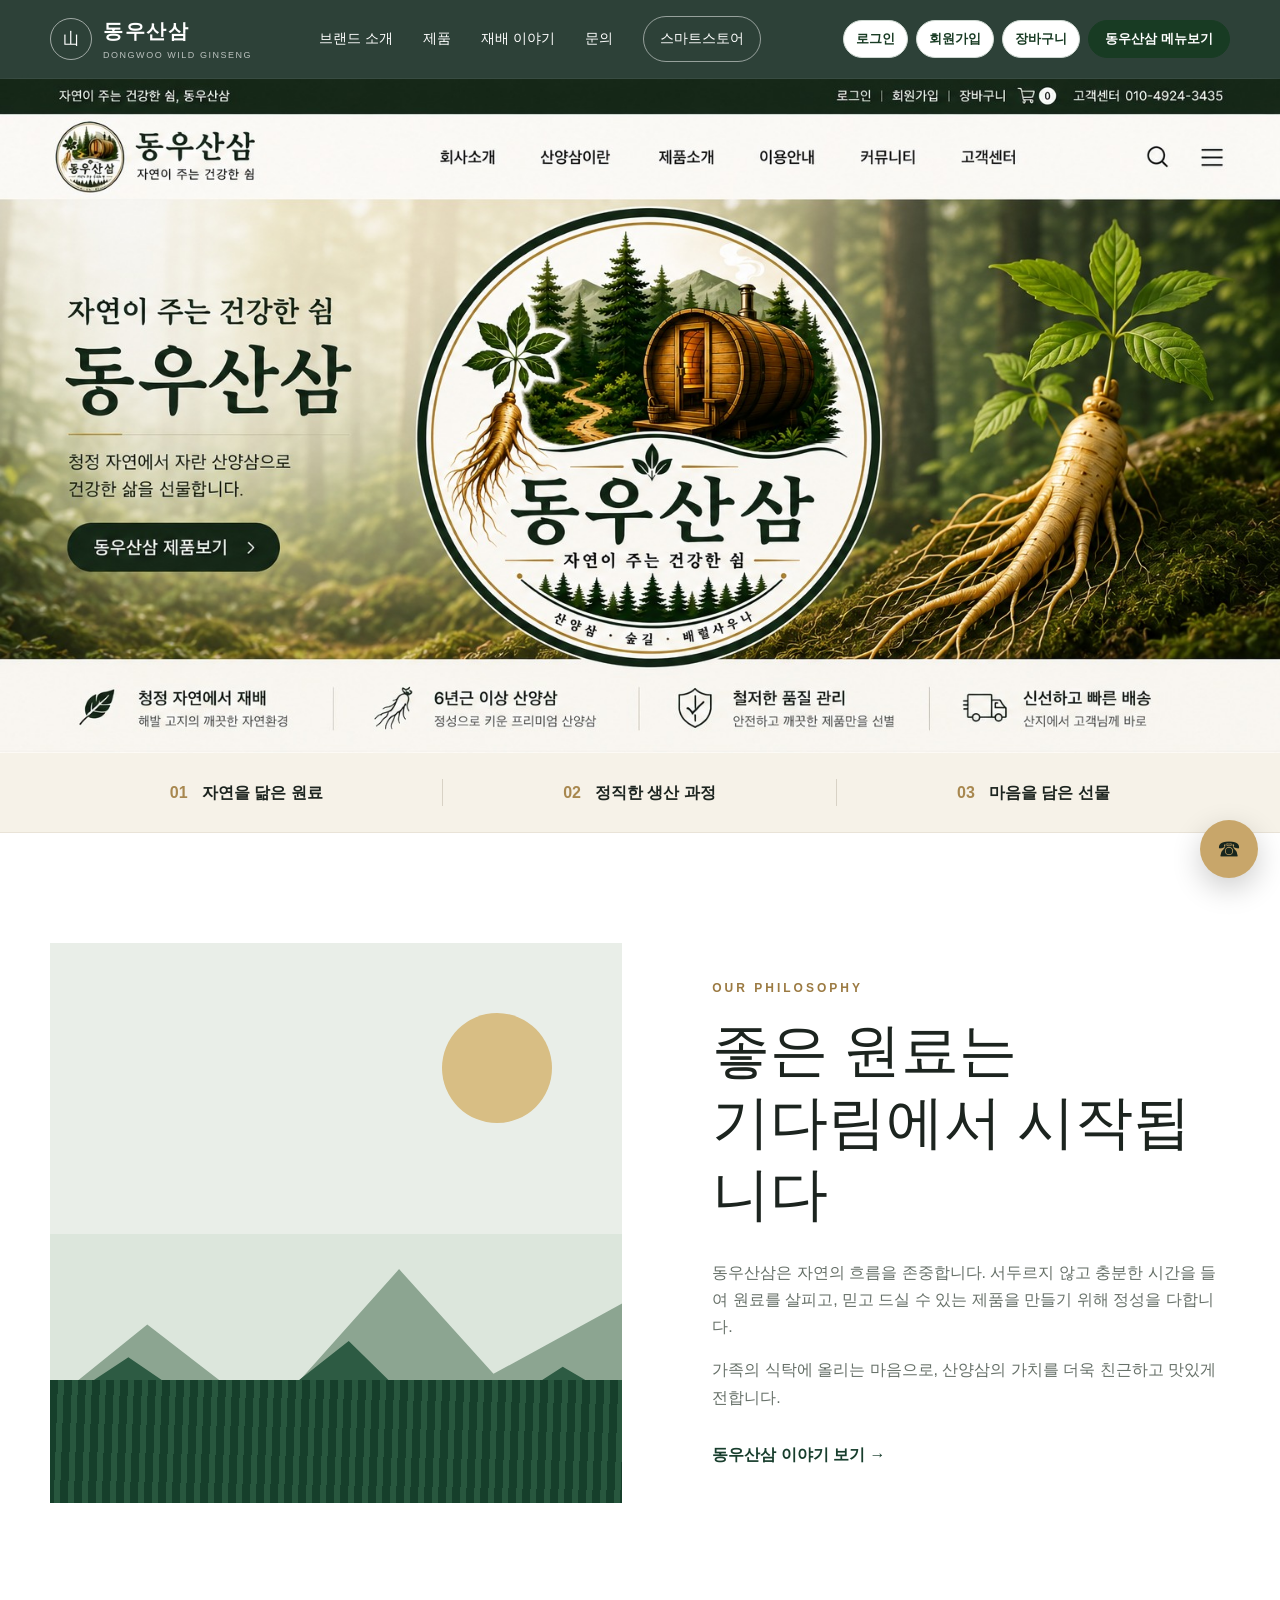
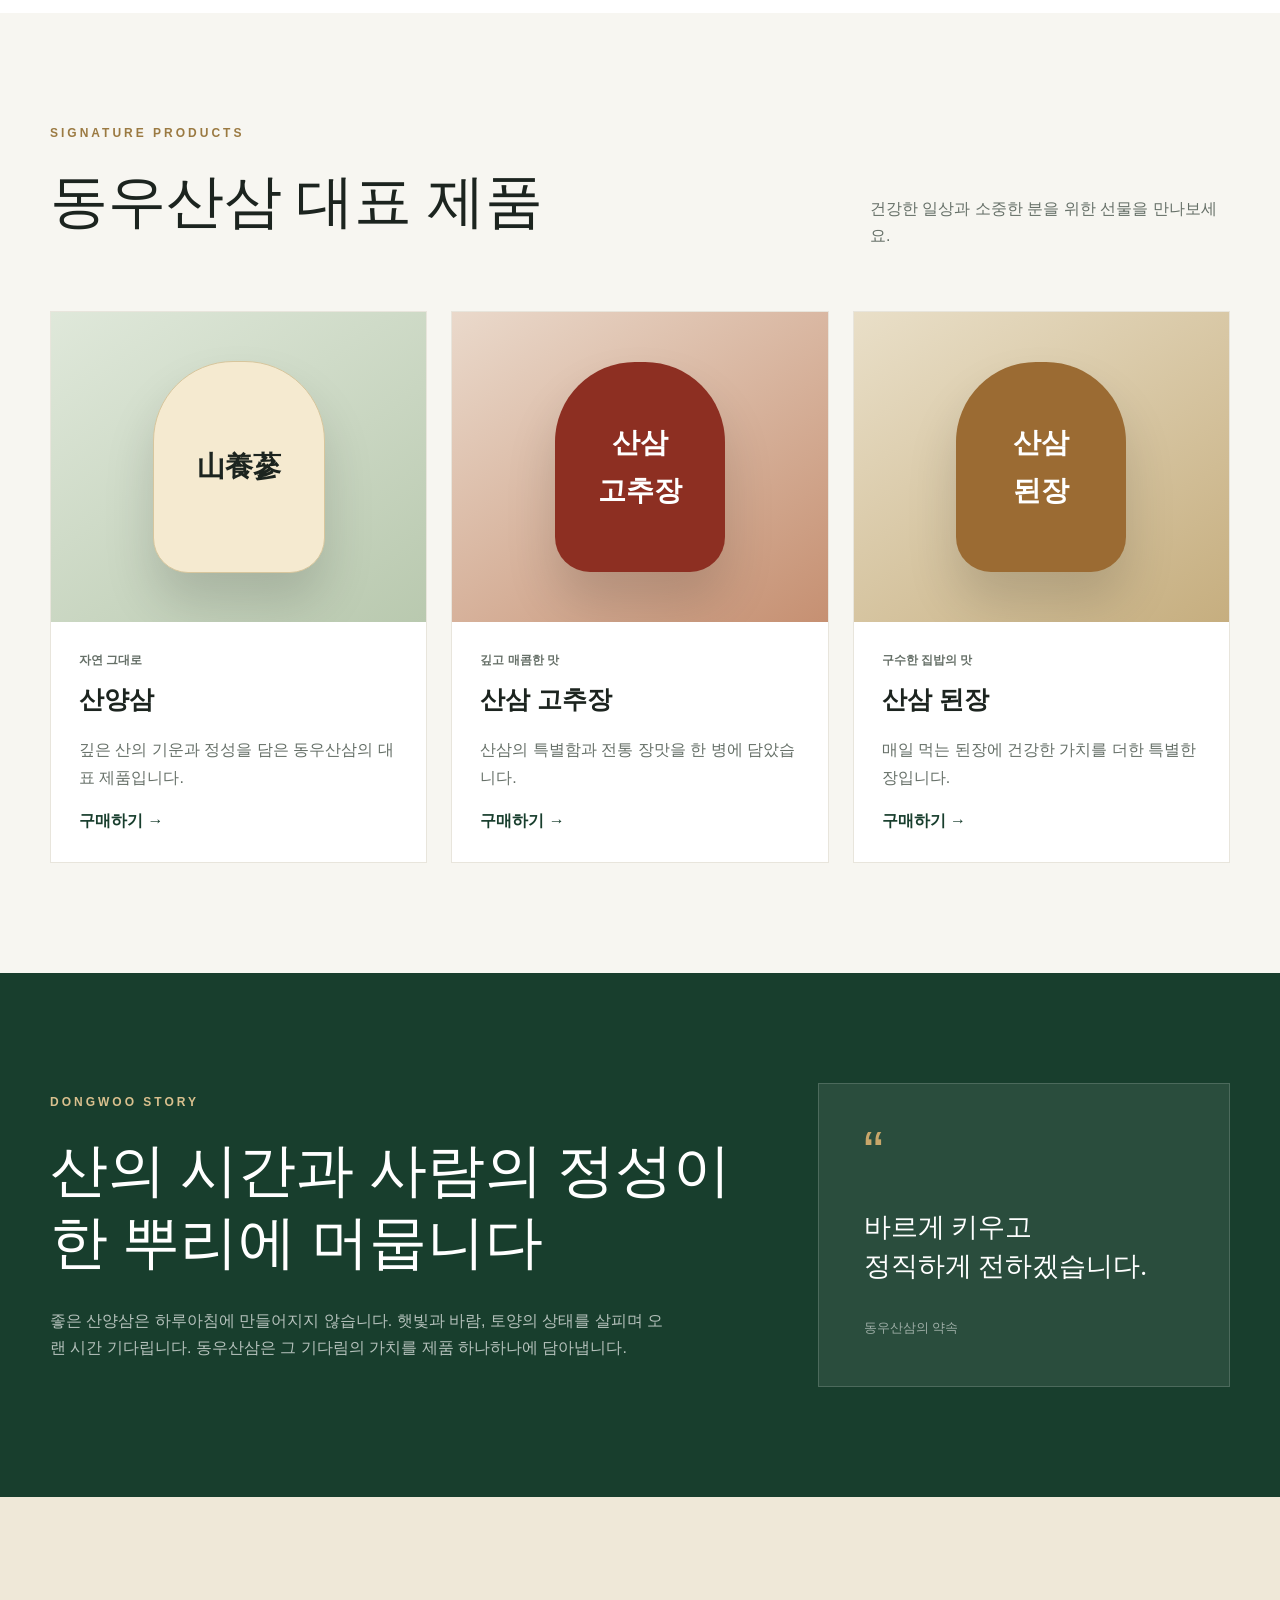
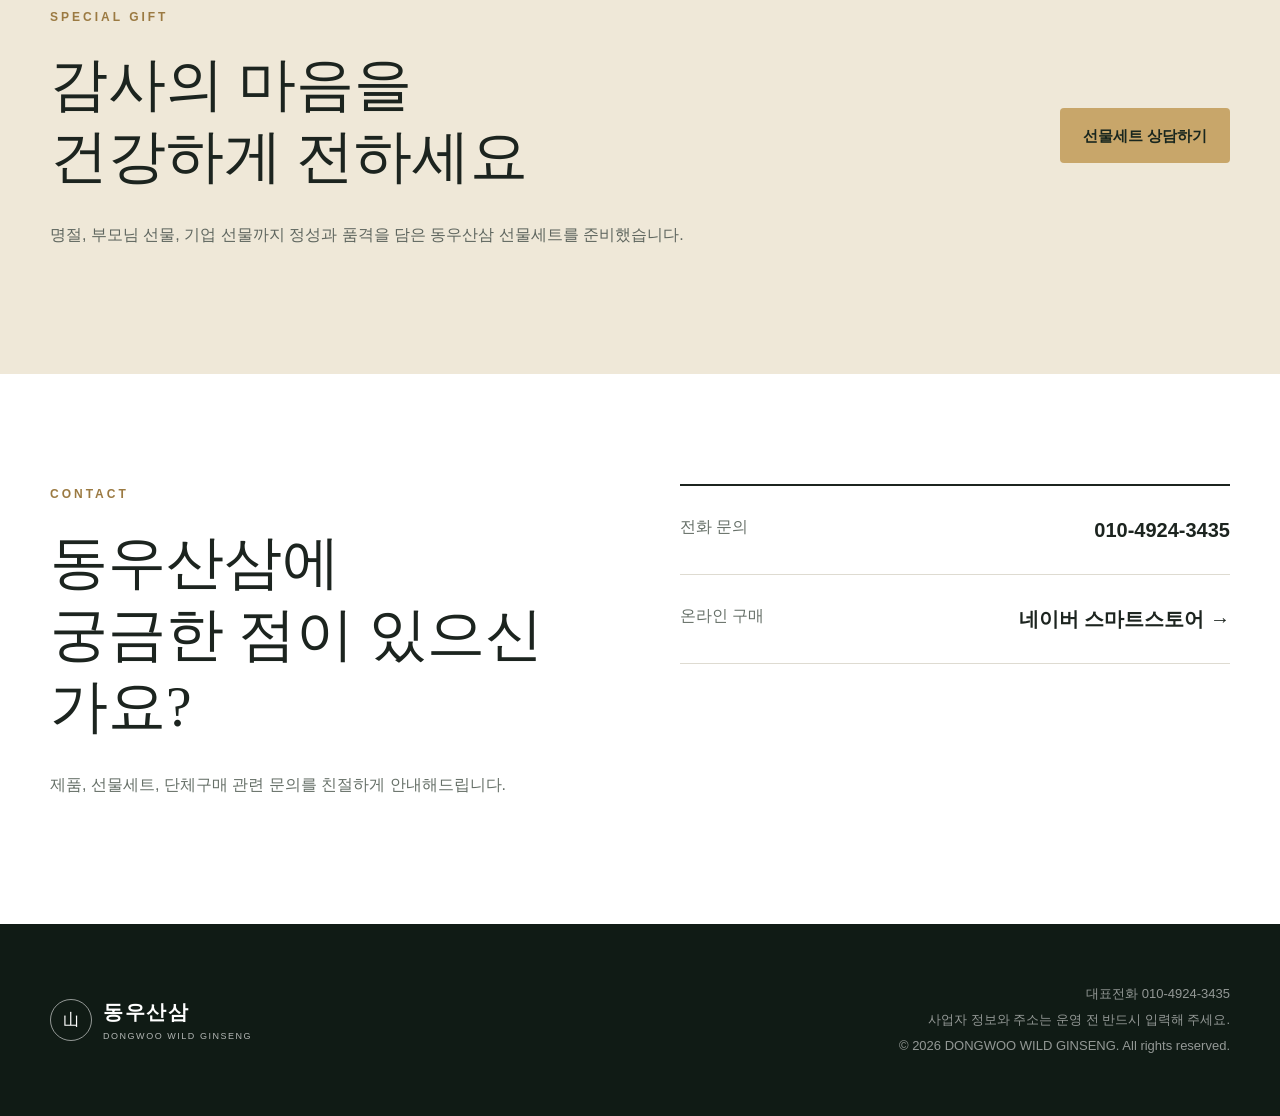
==== index.html @ 44c45599 "Add files via upload" ====
<!doctype html>
<html lang="ko">
<head>
  <meta charset="utf-8" />
  <meta name="viewport" content="width=device-width, initial-scale=1" />
  <meta name="description" content="동우산삼 - 정성으로 키운 산양삼과 산삼 고추장·된장, 건강 선물세트" />
  <meta name="keywords" content="동우산삼, 산양삼, 산삼고추장, 산삼된장, 건강선물세트" />
  <meta property="og:title" content="동우산삼" />
  <meta property="og:description" content="자연의 시간과 정성을 담은 건강한 한 끼" />
  <title>동우산삼 | 자연의 정성을 담다</title>
  <link rel="icon" href="assets/img/favicon.svg" type="image/svg+xml" />
  <link rel="stylesheet" href="assets/css/style.css" />

  <style>
    .account-nav{display:flex;align-items:center;gap:8px;margin-left:16px}
    .account-nav a{display:inline-flex;align-items:center;justify-content:center;min-height:38px;padding:0 12px;border:1px solid #cfd9d2;border-radius:999px;background:#fff;color:#183b23;text-decoration:none;font-size:13px;font-weight:700;white-space:nowrap}
    .account-nav a:hover,.account-nav a:focus-visible{background:#eef5ef}
    .account-nav .store-button{background:#183b23;border-color:#183b23;color:#fff;padding:0 16px}
    .account-nav .store-button:hover,.account-nav .store-button:focus-visible{background:#0f2b18}
    @media(max-width:1100px){
      .nav-wrap{flex-wrap:wrap}
      .account-nav{width:100%;justify-content:center;margin:10px 0 0;padding-top:10px;border-top:1px solid #e6ece7}
    }
    @media(max-width:600px){
      .account-nav{display:grid;grid-template-columns:repeat(2,minmax(0,1fr));gap:7px}
      .account-nav .store-button{grid-column:1/-1}
    }
  </style>

</head>
<body>
  <header class="site-header">
    <div class="wrap nav-wrap">
      <a class="brand" href="#top" aria-label="동우산삼 홈">
        <span class="brand-mark">山</span>
        <span><strong>동우산삼</strong><small>DONGWOO WILD GINSENG</small></span>
      </a>
      <button class="menu-btn" aria-label="메뉴 열기" aria-expanded="false">☰</button>
      <nav class="nav" aria-label="주요 메뉴">
        <a href="#about">브랜드 소개</a>
        <a href="#products">제품</a>
        <a href="#story">재배 이야기</a>
        <a href="#contact">문의</a>
        <a class="nav-cta" href="https://smartstore.naver.com/kfood_wild_ginseng" target="_blank" rel="noopener">스마트스토어</a>
      </nav>

      <div class="account-nav" aria-label="회원 및 쇼핑 메뉴">
        <a href="https://nid.naver.com/nidlogin.login" target="_blank" rel="noopener noreferrer">로그인</a>
        <a href="https://nid.naver.com/user2/V2Join?m=agree&amp;lang=ko_KR" target="_blank" rel="noopener noreferrer">회원가입</a>
        <a href="https://shopping.naver.com/cart" target="_blank" rel="noopener noreferrer">장바구니</a>
        <a class="store-button" href="https://smartstore.naver.com/kfood_wild_ginseng" target="_blank" rel="noopener noreferrer">동우산삼 메뉴보기</a>
      </div>
    </div>
  </header>

  <main id="top">
    <section class="hero hero-image-section" aria-label="동우산삼 대표 이미지">
      <img class="hero-main-image" src="assets/images/hero.jpg" alt="동우산삼 자연 산양삼 브랜드 대표 이미지" />
    </section>

    <section class="trust-strip" aria-label="브랜드 핵심 가치">
      <div class="wrap trust-grid">
        <div><b>01</b><span>자연을 닮은 원료</span></div>
        <div><b>02</b><span>정직한 생산 과정</span></div>
        <div><b>03</b><span>마음을 담은 선물</span></div>
      </div>
    </section>

    <section id="about" class="section about">
      <div class="wrap split">
        <div class="visual-card mountain-art" role="img" aria-label="산과 숲을 표현한 브랜드 이미지">
          <div class="sun"></div><div class="m1"></div><div class="m2"></div><div class="forest"></div>
        </div>
        <div class="section-copy">
          <p class="eyebrow dark">OUR PHILOSOPHY</p>
          <h2>좋은 원료는<br />기다림에서 시작됩니다</h2>
          <p>동우산삼은 자연의 흐름을 존중합니다. 서두르지 않고 충분한 시간을 들여 원료를 살피고, 믿고 드실 수 있는 제품을 만들기 위해 정성을 다합니다.</p>
          <p>가족의 식탁에 올리는 마음으로, 산양삼의 가치를 더욱 친근하고 맛있게 전합니다.</p>
          <a class="text-link" href="#story">동우산삼 이야기 보기 →</a>
        </div>
      </div>
    </section>

    <section id="products" class="section products">
      <div class="wrap">
        <div class="section-head">
          <div><p class="eyebrow dark">SIGNATURE PRODUCTS</p><h2>동우산삼 대표 제품</h2></div>
          <p>건강한 일상과 소중한 분을 위한 선물을 만나보세요.</p>
        </div>
        <div class="product-grid">
          <article class="product-card">
            <div class="product-img ginseng"><span>山養蔘</span></div>
            <div class="product-body"><p class="tag">자연 그대로</p><h3>산양삼</h3><p>깊은 산의 기운과 정성을 담은 동우산삼의 대표 제품입니다.</p><a href="https://smartstore.naver.com/kfood_wild_ginseng" target="_blank" rel="noopener">구매하기 →</a></div>
          </article>
          <article class="product-card">
            <div class="product-img gochujang"><span>산삼<br />고추장</span></div>
            <div class="product-body"><p class="tag">깊고 매콤한 맛</p><h3>산삼 고추장</h3><p>산삼의 특별함과 전통 장맛을 한 병에 담았습니다.</p><a href="https://smartstore.naver.com/kfood_wild_ginseng" target="_blank" rel="noopener">구매하기 →</a></div>
          </article>
          <article class="product-card">
            <div class="product-img doenjang"><span>산삼<br />된장</span></div>
            <div class="product-body"><p class="tag">구수한 집밥의 맛</p><h3>산삼 된장</h3><p>매일 먹는 된장에 건강한 가치를 더한 특별한 장입니다.</p><a href="https://smartstore.naver.com/kfood_wild_ginseng" target="_blank" rel="noopener">구매하기 →</a></div>
          </article>
        </div>
      </div>
    </section>

    <section id="story" class="section story">
      <div class="wrap story-wrap">
        <div>
          <p class="eyebrow">DONGWOO STORY</p>
          <h2>산의 시간과 사람의 정성이<br />한 뿌리에 머뭅니다</h2>
          <p>좋은 산양삼은 하루아침에 만들어지지 않습니다. 햇빛과 바람, 토양의 상태를 살피며 오랜 시간 기다립니다. 동우산삼은 그 기다림의 가치를 제품 하나하나에 담아냅니다.</p>
        </div>
        <div class="quote-card"><span>“</span><p>바르게 키우고<br />정직하게 전하겠습니다.</p><small>동우산삼의 약속</small></div>
      </div>
    </section>

    <section class="section gift">
      <div class="wrap gift-box">
        <div><p class="eyebrow dark">SPECIAL GIFT</p><h2>감사의 마음을<br />건강하게 전하세요</h2><p>명절, 부모님 선물, 기업 선물까지 정성과 품격을 담은 동우산삼 선물세트를 준비했습니다.</p></div>
        <a class="btn btn-primary" href="https://smartstore.naver.com/kfood_wild_ginseng" target="_blank" rel="noopener">선물세트 상담하기</a>
      </div>
    </section>

    <section id="contact" class="section contact">
      <div class="wrap contact-grid">
        <div><p class="eyebrow dark">CONTACT</p><h2>동우산삼에<br />궁금한 점이 있으신가요?</h2><p>제품, 선물세트, 단체구매 관련 문의를 친절하게 안내해드립니다.</p></div>
        <div class="contact-card">
          <a href="tel:01049243435"><span>전화 문의</span><strong>010-4924-3435</strong></a>
          <a href="https://smartstore.naver.com/kfood_wild_ginseng" target="_blank" rel="noopener"><span>온라인 구매</span><strong>네이버 스마트스토어 →</strong></a>
        </div>
      </div>
    </section>
  </main>

  <footer>
    <div class="wrap footer-wrap">
      <div class="brand footer-brand"><span class="brand-mark">山</span><span><strong>동우산삼</strong><small>DONGWOO WILD GINSENG</small></span></div>
      <div class="footer-info"><p>대표전화 010-4924-3435</p><p>사업자 정보와 주소는 운영 전 반드시 입력해 주세요.</p><p>© 2026 DONGWOO WILD GINSENG. All rights reserved.</p></div>
    </div>
  </footer>

  <a class="floating-call" href="tel:01049243435" aria-label="전화 문의">☎</a>
  <script src="assets/js/script.js"></script>
</body>
</html>
---- assets/css/style.css ----
:root{--green:#183e2d;--green2:#265b43;--cream:#f6f2e8;--gold:#c8a66a;--ink:#1c241f;--muted:#667068;--white:#fff;--line:#dedbd1}*{box-sizing:border-box}html{scroll-behavior:smooth}body{margin:0;font-family:Pretendard,"Noto Sans KR",Arial,sans-serif;color:var(--ink);background:#fff;line-height:1.7}.wrap{width:min(1180px,calc(100% - 40px));margin:auto}.site-header{position:fixed;top:0;left:0;right:0;z-index:20;background:rgba(17,39,29,.88);backdrop-filter:blur(12px);border-bottom:1px solid rgba(255,255,255,.12)}.nav-wrap{height:78px;display:flex;align-items:center;justify-content:space-between}.brand{display:flex;align-items:center;gap:11px;color:#fff;text-decoration:none}.brand-mark{width:42px;height:42px;border:1px solid rgba(255,255,255,.55);display:grid;place-items:center;border-radius:50%;font-family:serif}.brand strong{display:block;font-size:20px;letter-spacing:.08em}.brand small{display:block;font-size:9px;letter-spacing:.17em;opacity:.68}.nav{display:flex;align-items:center;gap:30px}.nav a{color:#fff;text-decoration:none;font-size:14px}.nav-cta{border:1px solid rgba(255,255,255,.5);padding:10px 16px;border-radius:999px}.menu-btn{display:none;background:none;border:0;color:#fff;font-size:25px}.hero{min-height:800px;display:flex;align-items:center;position:relative;color:#fff;overflow:hidden;background:radial-gradient(circle at 76% 28%,rgba(211,182,118,.22),transparent 18%),linear-gradient(135deg,#153d2b 0%,#0c261b 55%,#071711 100%)}.hero:before,.hero:after{content:"";position:absolute;border-radius:50%;filter:blur(1px)}.hero:before{width:650px;height:650px;right:-140px;bottom:-350px;background:rgba(198,166,106,.12);border:1px solid rgba(255,255,255,.1)}.hero:after{width:520px;height:520px;right:60px;bottom:-360px;border:1px solid rgba(255,255,255,.13)}.hero-content{position:relative;z-index:2;padding-top:70px}.eyebrow{font-size:12px;letter-spacing:.25em;font-weight:700;color:#d9c08e;margin:0 0 22px}.eyebrow.dark{color:#9b7a42}.hero h1{font-family:Georgia,"Noto Serif KR",serif;font-size:clamp(48px,7vw,86px);line-height:1.15;margin:0 0 25px;font-weight:500}.hero h1 em{font-style:normal;color:#e5cf9e}.hero-copy{font-size:19px;color:rgba(255,255,255,.78);margin-bottom:36px}.hero-actions{display:flex;gap:12px;flex-wrap:wrap}.btn{display:inline-flex;align-items:center;justify-content:center;padding:15px 23px;border-radius:4px;text-decoration:none;font-weight:700;font-size:15px}.btn-primary{background:var(--gold);color:#18261e}.btn-ghost{border:1px solid rgba(255,255,255,.55);color:#fff}.scroll-note{position:absolute;bottom:35px;left:50%;transform:translateX(-50%);font-size:10px;letter-spacing:.24em;color:rgba(255,255,255,.55)}.trust-strip{background:var(--cream);border-bottom:1px solid #e9e3d7}.trust-grid{display:grid;grid-template-columns:repeat(3,1fr);padding:26px 0}.trust-grid div{display:flex;gap:14px;justify-content:center;border-right:1px solid #d8d2c5}.trust-grid div:last-child{border:0}.trust-grid b{color:#a8884f}.trust-grid span{font-weight:700}.section{padding:110px 0}.split{display:grid;grid-template-columns:1.05fr .95fr;gap:90px;align-items:center}.visual-card{min-height:560px;background:#edf0e9;position:relative;overflow:hidden}.mountain-art{background:linear-gradient(#e9eee8 0 52%,#dce6dc 52%)}.sun{position:absolute;width:110px;height:110px;background:#d8be84;border-radius:50%;right:70px;top:70px}.m1,.m2{position:absolute;bottom:0;left:-5%;width:110%;height:55%;clip-path:polygon(0 100%,0 75%,20% 42%,39% 72%,60% 24%,75% 58%,100% 30%,100% 100%)}.m1{background:#6b8a73;opacity:.7}.m2{height:42%;background:#2d5b43;clip-path:polygon(0 100%,0 68%,17% 38%,34% 69%,52% 31%,68% 73%,86% 42%,100% 64%,100% 100%)}.forest{position:absolute;bottom:0;width:100%;height:22%;background:repeating-linear-gradient(92deg,#163f2b 0 8px,#28573e 8px 14px)}.section-copy h2,.section-head h2,.story h2,.gift h2,.contact h2{font-family:Georgia,"Noto Serif KR",serif;font-size:clamp(36px,4.5vw,58px);line-height:1.25;margin:0 0 28px;font-weight:500}.section-copy p{color:var(--muted);margin:0 0 16px}.text-link{display:inline-block;margin-top:14px;color:var(--green);font-weight:700;text-decoration:none}.products{background:#f7f6f1}.section-head{display:flex;align-items:end;justify-content:space-between;gap:40px;margin-bottom:45px}.section-head p:last-child{max-width:360px;color:var(--muted)}.product-grid{display:grid;grid-template-columns:repeat(3,1fr);gap:24px}.product-card{background:#fff;border:1px solid #e8e5dc}.product-img{height:310px;display:grid;place-items:center;position:relative;overflow:hidden}.product-img:before{content:"";position:absolute;width:170px;height:210px;border-radius:80px 80px 35px 35px;box-shadow:0 30px 50px rgba(0,0,0,.15)}.product-img span{position:relative;z-index:2;text-align:center;font-family:serif;font-weight:700;font-size:28px}.ginseng{background:linear-gradient(145deg,#dfe8da,#b9c9af)}.ginseng:before{background:#f5ead0;border:1px solid #d7c69d}.gochujang{background:linear-gradient(145deg,#ead9cb,#c69072)}.gochujang:before{background:#8d2f22}.gochujang span{color:#fff}.doenjang{background:linear-gradient(145deg,#e9dfc8,#c6ae7f)}.doenjang:before{background:#9b6b33}.doenjang span{color:#fff}.product-body{padding:28px}.tag{font-size:12px;color:#9b7a42;font-weight:700;margin:0 0 8px}.product-body h3{font-size:25px;margin:0 0 10px}.product-body p{color:var(--muted)}.product-body a{color:var(--green);text-decoration:none;font-weight:700}.story{background:var(--green);color:#fff}.story-wrap{display:grid;grid-template-columns:1.25fr .75fr;gap:80px;align-items:center}.story-wrap>div>p:last-child{color:rgba(255,255,255,.68);max-width:620px}.quote-card{background:rgba(255,255,255,.08);border:1px solid rgba(255,255,255,.16);padding:45px}.quote-card span{font-size:60px;color:var(--gold);line-height:.8}.quote-card p{font-family:serif;font-size:27px;line-height:1.45}.quote-card small{color:rgba(255,255,255,.55)}.gift{background:#efe8d8}.gift-box{display:flex;align-items:center;justify-content:space-between;gap:50px}.gift-box p{max-width:650px;color:#5f665f}.contact-grid{display:grid;grid-template-columns:1fr 1fr;gap:80px}.contact-grid>div>p:last-child{color:var(--muted)}.contact-card{border-top:2px solid var(--ink)}.contact-card a{display:flex;justify-content:space-between;padding:27px 0;border-bottom:1px solid var(--line);text-decoration:none;color:var(--ink)}.contact-card span{color:var(--muted)}.contact-card strong{font-size:20px}footer{background:#101b15;color:#fff;padding:55px 0}.footer-wrap{display:flex;justify-content:space-between;gap:40px}.footer-info{text-align:right;color:rgba(255,255,255,.55);font-size:13px}.footer-info p{margin:4px 0}.floating-call{position:fixed;right:22px;bottom:22px;width:58px;height:58px;border-radius:50%;display:grid;place-items:center;background:var(--gold);color:#17251d;text-decoration:none;font-size:24px;box-shadow:0 10px 30px rgba(0,0,0,.2);z-index:19}@media(max-width:800px){.nav{display:none;position:absolute;top:78px;left:0;right:0;background:#10271c;padding:24px 20px;flex-direction:column;align-items:flex-start}.nav.open{display:flex}.menu-btn{display:block}.hero{min-height:720px}.hero h1{font-size:49px}.trust-grid{grid-template-columns:1fr;gap:12px}.trust-grid div{border:0;justify-content:flex-start}.section{padding:78px 0}.split,.story-wrap,.contact-grid{grid-template-columns:1fr;gap:42px}.visual-card{min-height:420px}.section-head,.gift-box,.footer-wrap{display:block}.product-grid{grid-template-columns:1fr}.gift-box .btn{margin-top:20px}.footer-info{text-align:left;margin-top:25px}.contact-card a{display:block}.contact-card strong{display:block;margin-top:5px}.hero-actions{flex-direction:column;align-items:flex-start}}

/* PATCH: representative hero image */
.hero-image-section{
  display:block;
  min-height:0;
  margin-top:78px;
  padding:0;
  overflow:hidden;
  background:#f5f1e8;
  color:inherit;
}
.hero-image-section::before,
.hero-image-section::after{display:none}
.hero-main-image{
  display:block;
  width:100%;
  height:auto;
  max-height:none;
  object-fit:contain;
}
@media(max-width:800px){
  .hero-image-section{margin-top:78px}
  .hero-main-image{width:100%;height:auto}
}
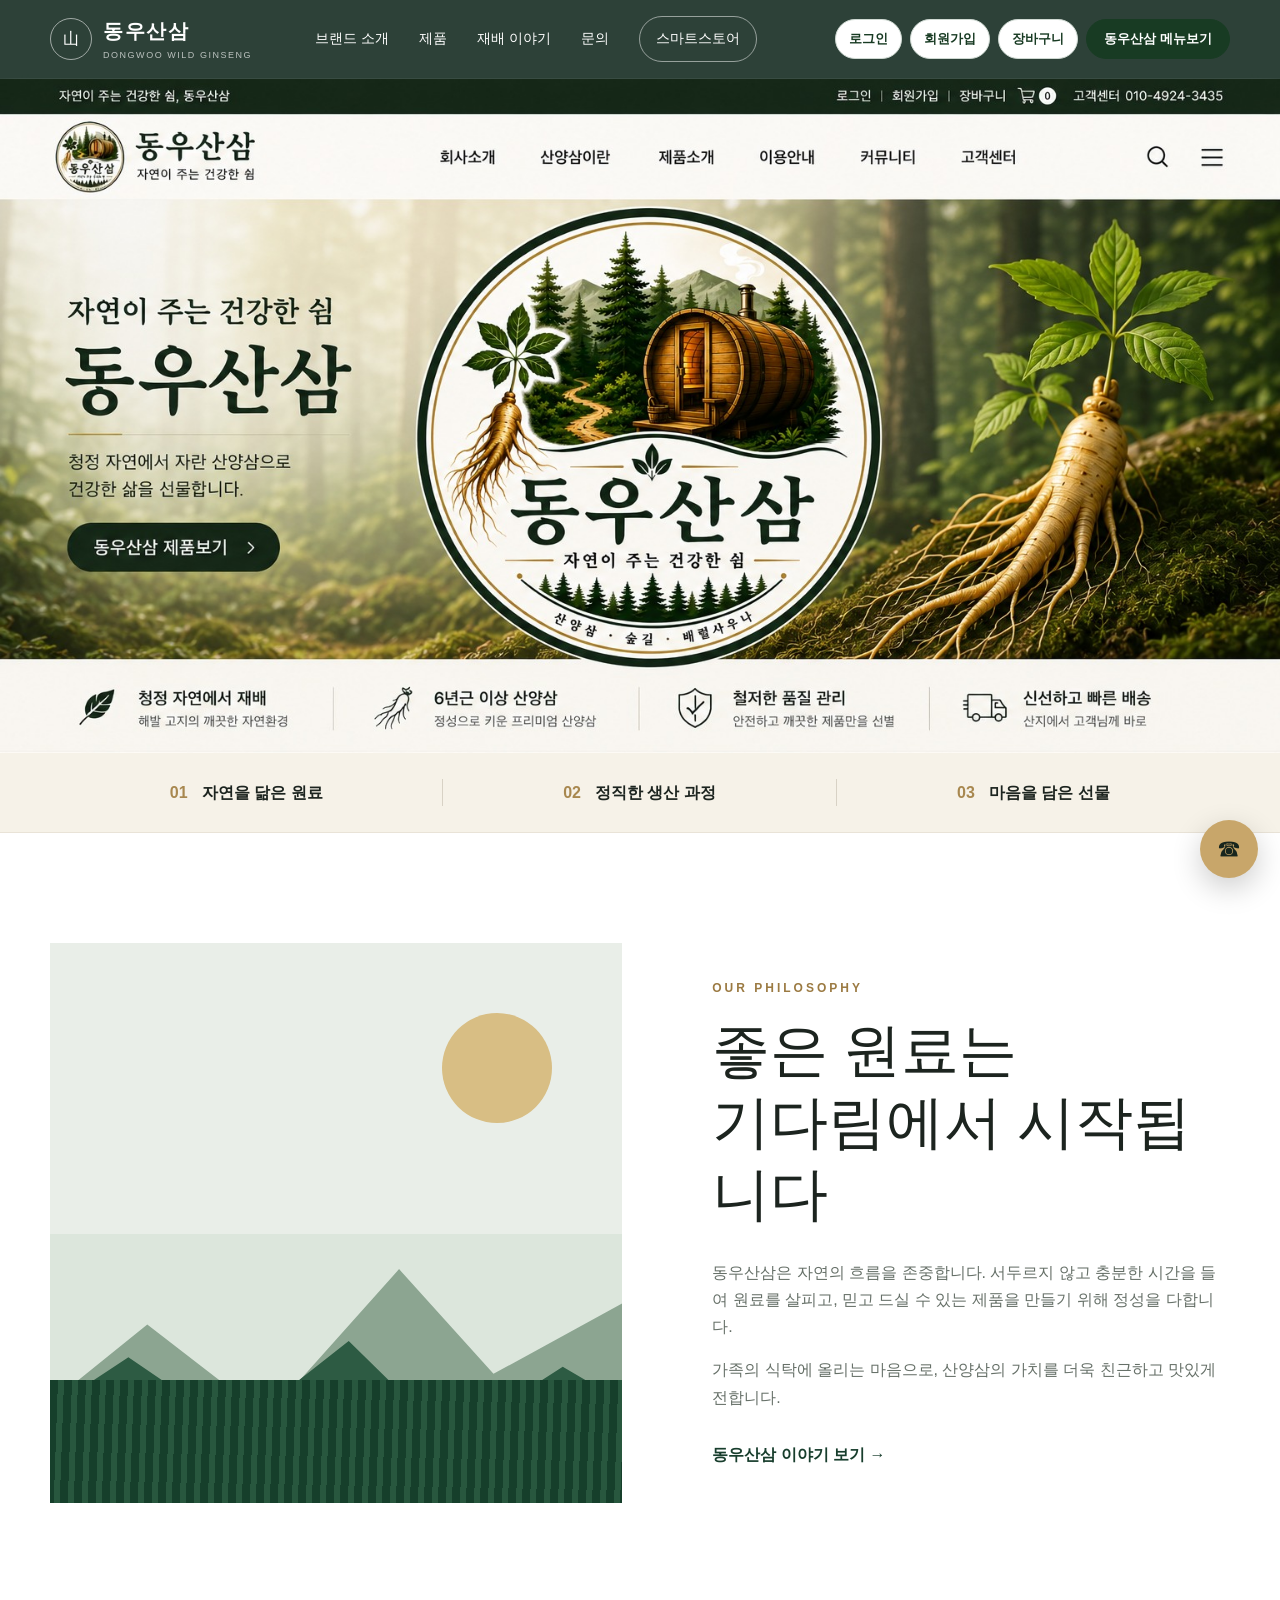
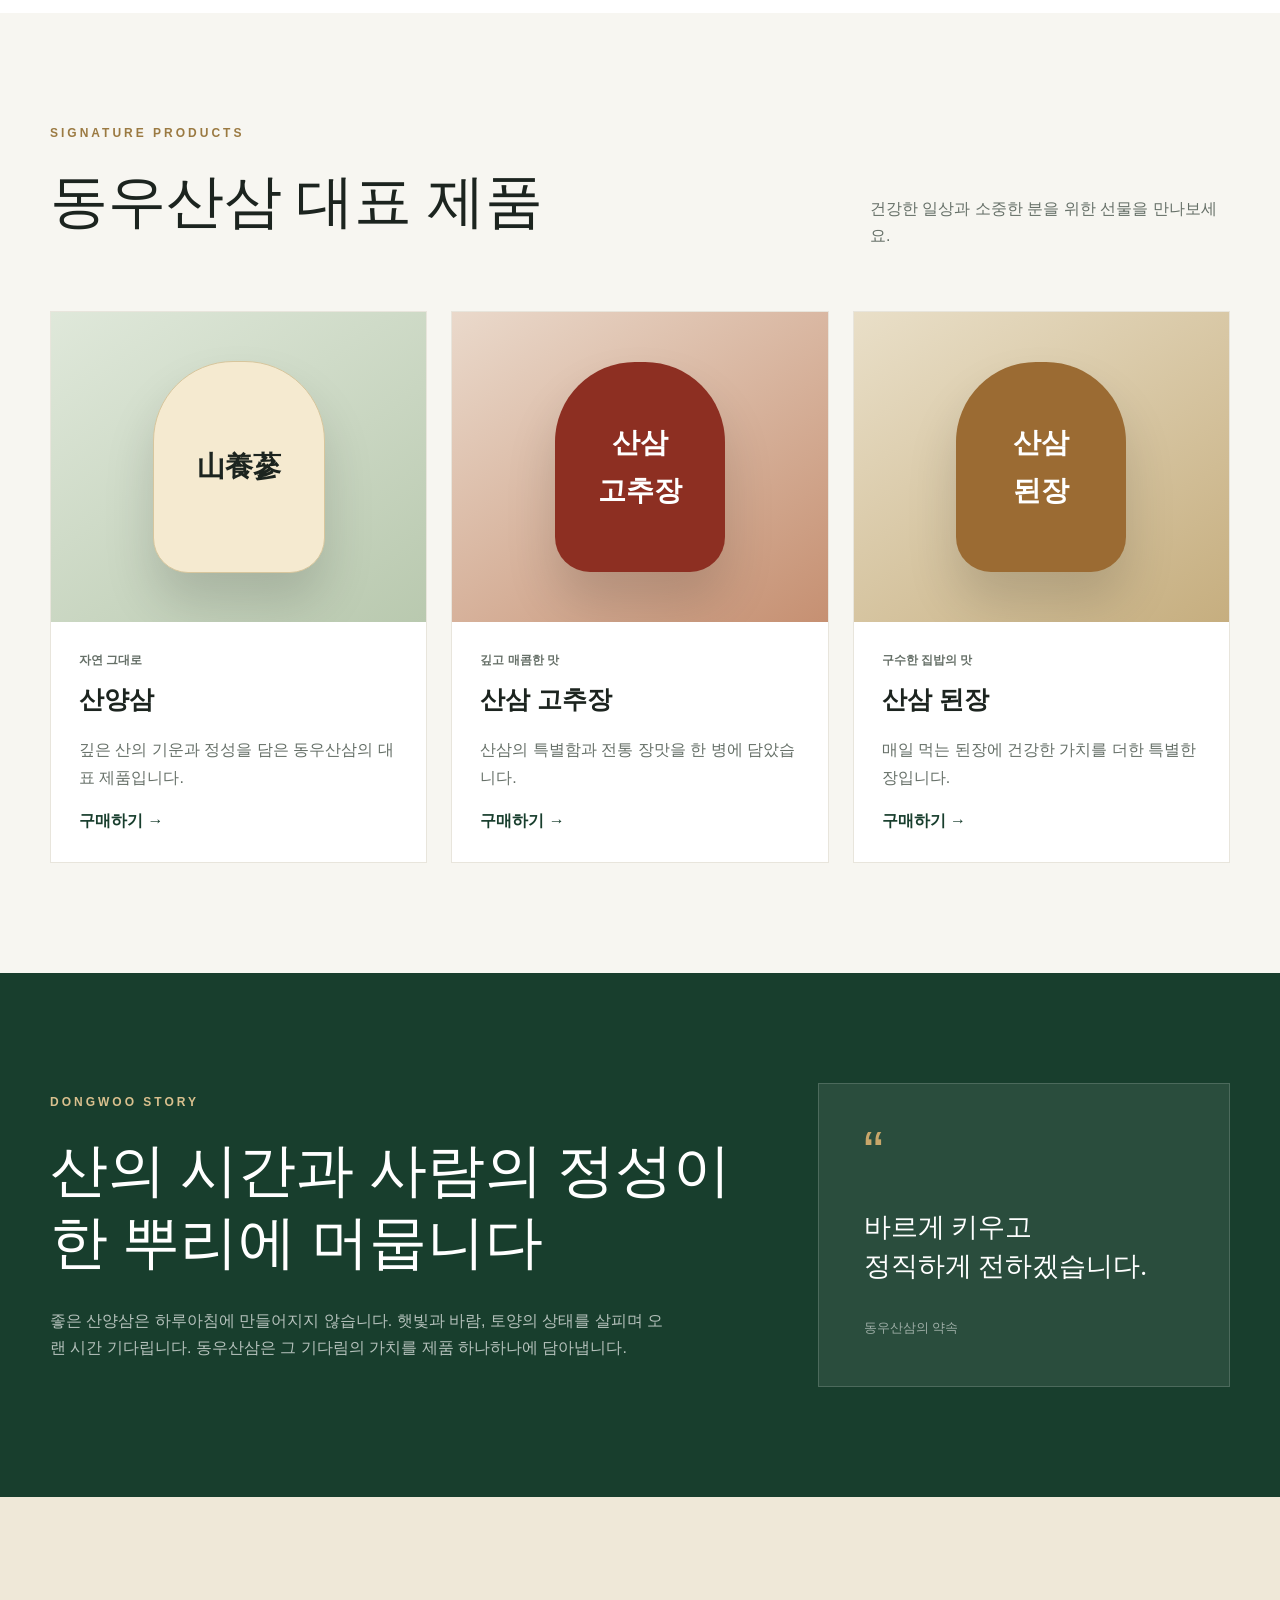
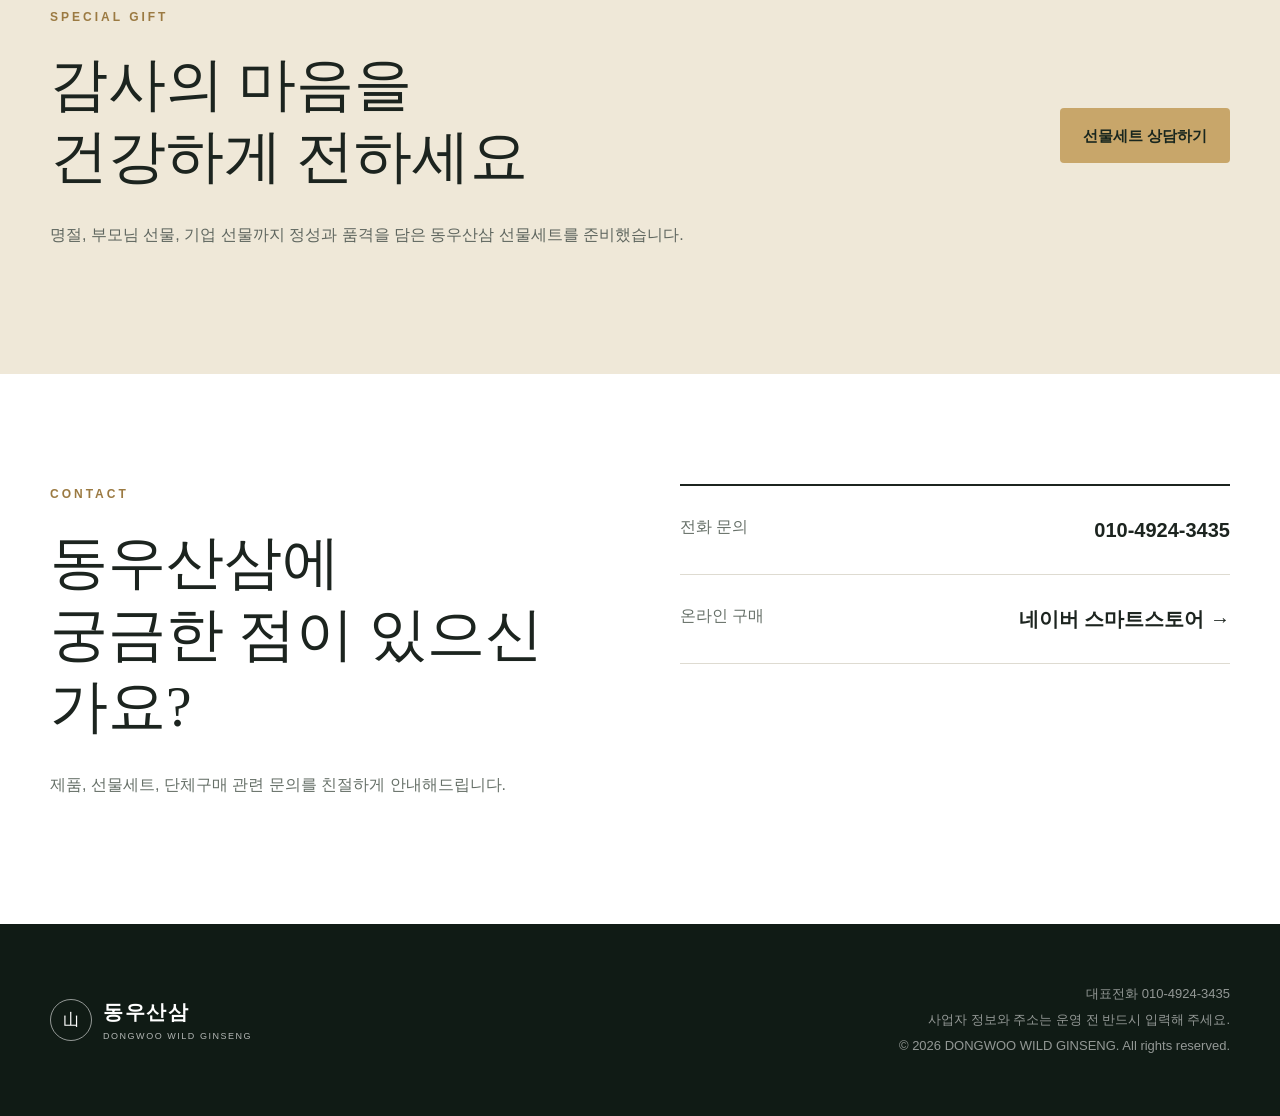
==== commit 5cfb0ac0: "Add files via upload" ====
--- a/index.html
+++ b/index.html
@@ -12,18 +12,20 @@
   <link rel="stylesheet" href="assets/css/style.css" />
 
   <style>
-    .account-nav{display:flex;align-items:center;gap:8px;margin-left:16px}
-    .account-nav a{display:inline-flex;align-items:center;justify-content:center;min-height:38px;padding:0 12px;border:1px solid #cfd9d2;border-radius:999px;background:#fff;color:#183b23;text-decoration:none;font-size:13px;font-weight:700;white-space:nowrap}
+    .account-nav{display:flex;align-items:center;gap:8px;margin-left:16px;position:relative;z-index:9999;pointer-events:auto}
+    .account-nav a{display:inline-flex;align-items:center;justify-content:center;min-height:40px;padding:0 13px;border:1px solid #cfd9d2;border-radius:999px;background:#fff;color:#183b23;text-decoration:none;font-size:13px;font-weight:800;white-space:nowrap;cursor:pointer;pointer-events:auto}
     .account-nav a:hover,.account-nav a:focus-visible{background:#eef5ef}
-    .account-nav .store-button{background:#183b23;border-color:#183b23;color:#fff;padding:0 16px}
+    .account-nav .store-button{background:#183b23;border-color:#183b23;color:#fff;padding:0 17px}
     .account-nav .store-button:hover,.account-nav .store-button:focus-visible{background:#0f2b18}
     @media(max-width:1100px){
-      .nav-wrap{flex-wrap:wrap}
-      .account-nav{width:100%;justify-content:center;margin:10px 0 0;padding-top:10px;border-top:1px solid #e6ece7}
+      .nav-wrap{flex-wrap:wrap;height:auto;min-height:78px;padding-top:10px;padding-bottom:10px}
+      .account-nav{width:100%;justify-content:center;margin:10px 0 0;padding-top:10px;border-top:1px solid rgba(255,255,255,.18)}
+      .hero-image-section{margin-top:138px!important}
     }
     @media(max-width:600px){
       .account-nav{display:grid;grid-template-columns:repeat(2,minmax(0,1fr));gap:7px}
       .account-nav .store-button{grid-column:1/-1}
+      .hero-image-section{margin-top:210px!important}
     }
   </style>
 
@@ -45,10 +47,10 @@
       </nav>
 
       <div class="account-nav" aria-label="회원 및 쇼핑 메뉴">
-        <a href="https://nid.naver.com/nidlogin.login" target="_blank" rel="noopener noreferrer">로그인</a>
-        <a href="https://nid.naver.com/user2/V2Join?m=agree&amp;lang=ko_KR" target="_blank" rel="noopener noreferrer">회원가입</a>
-        <a href="https://shopping.naver.com/cart" target="_blank" rel="noopener noreferrer">장바구니</a>
-        <a class="store-button" href="https://smartstore.naver.com/kfood_wild_ginseng" target="_blank" rel="noopener noreferrer">동우산삼 메뉴보기</a>
+        <a href="https://nid.naver.com/nidlogin.login">로그인</a>
+        <a href="https://nid.naver.com/user2/join/agree?lang=ko_KR">회원가입</a>
+        <a href="https://shopping.naver.com/cart">장바구니</a>
+        <a class="store-button" href="https://smartstore.naver.com/kfood_wild_ginseng">동우산삼 메뉴보기</a>
       </div>
     </div>
   </header>
@@ -142,5 +144,17 @@
 
   <a class="floating-call" href="tel:01049243435" aria-label="전화 문의">☎</a>
   <script src="assets/js/script.js"></script>
+
+  <script>
+    document.addEventListener('DOMContentLoaded', function () {
+      document.querySelectorAll('.account-nav a').forEach(function (link) {
+        link.addEventListener('click', function (event) {
+          event.preventDefault();
+          window.location.assign(link.href);
+        });
+      });
+    });
+  </script>
+
 </body>
 </html>
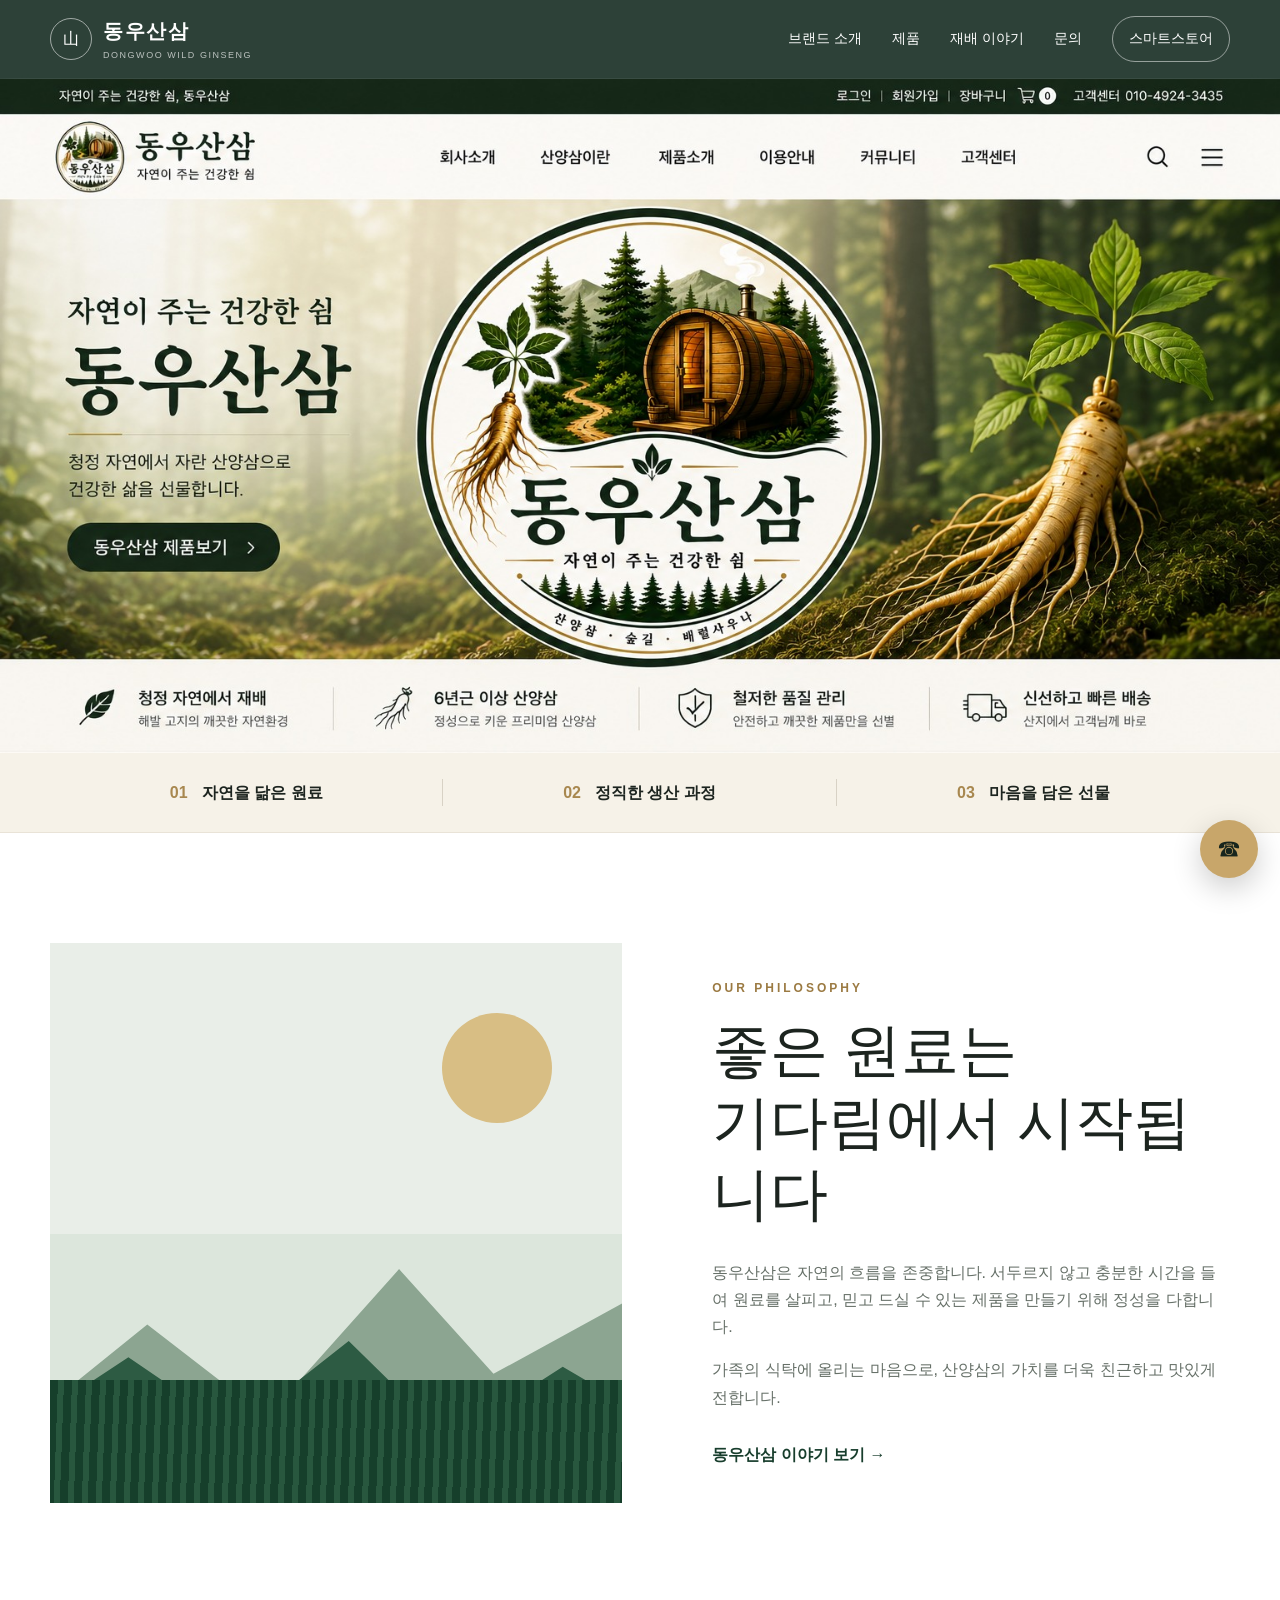
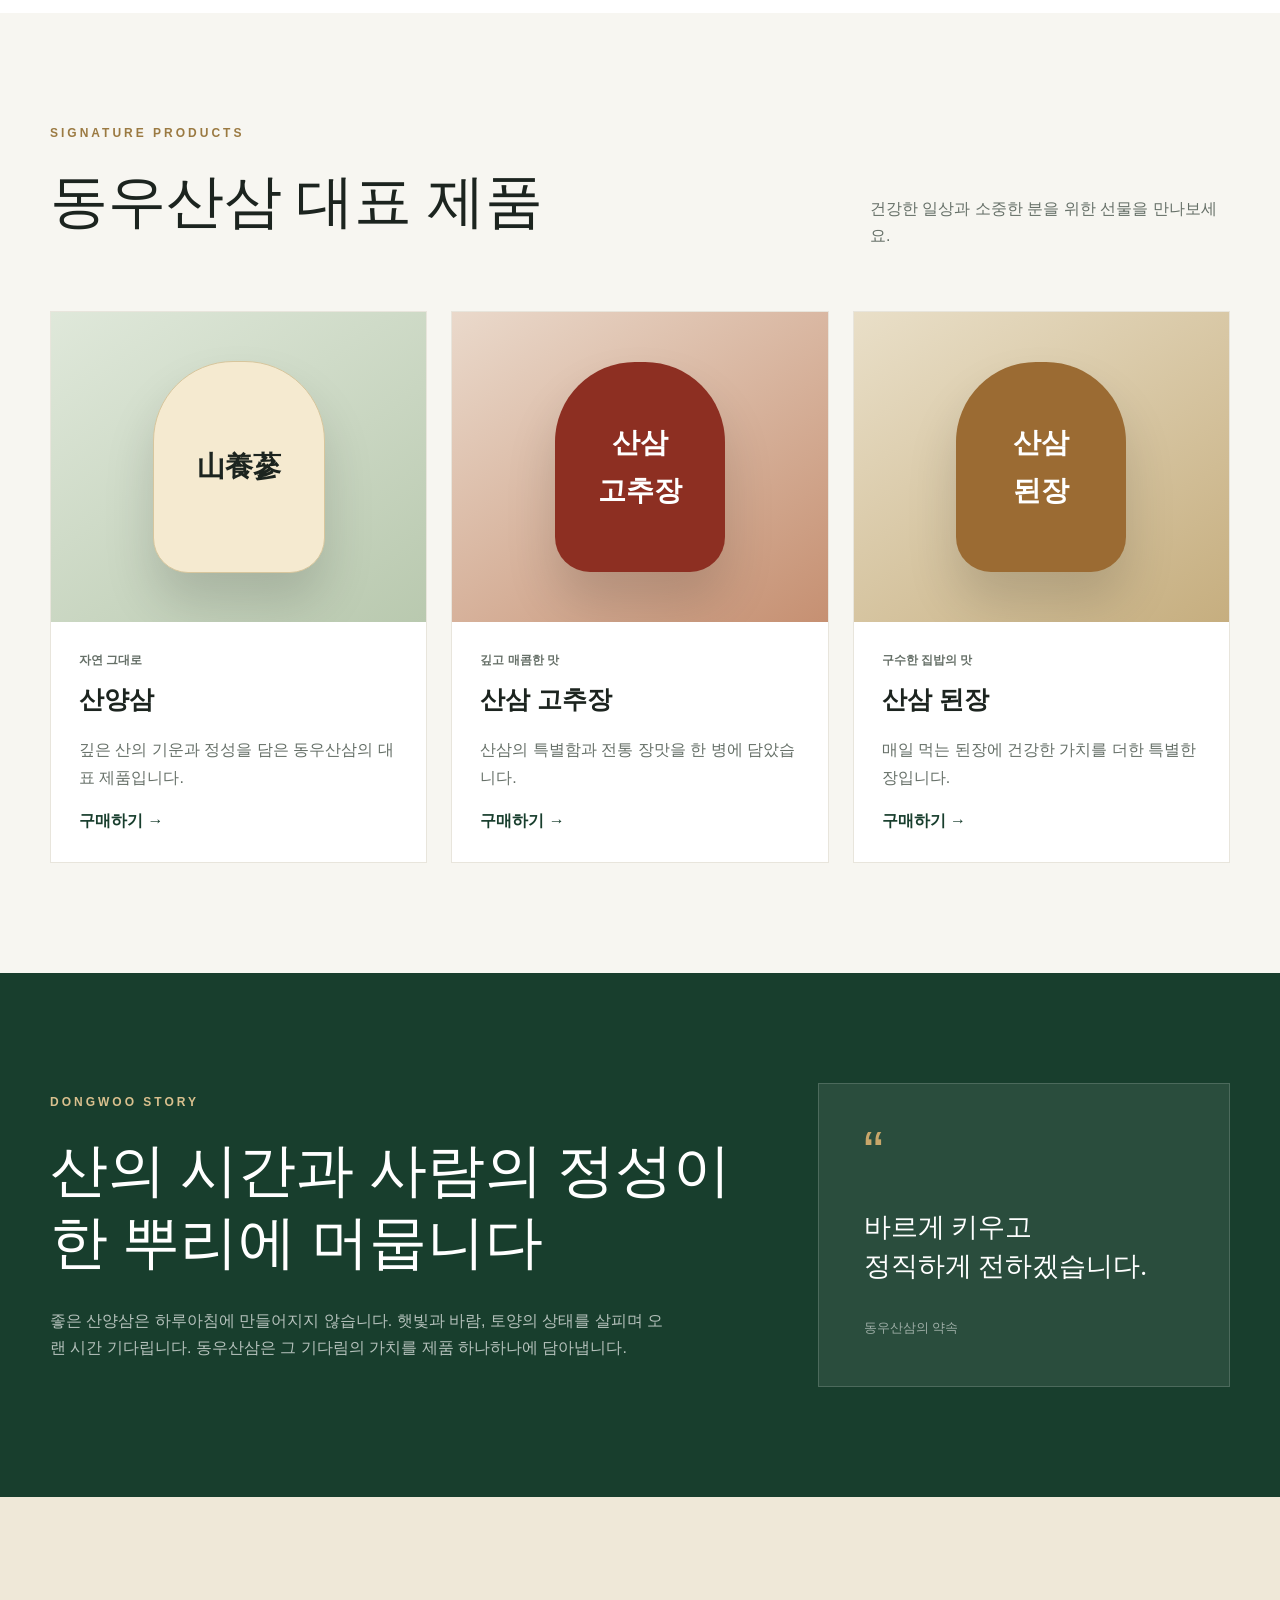
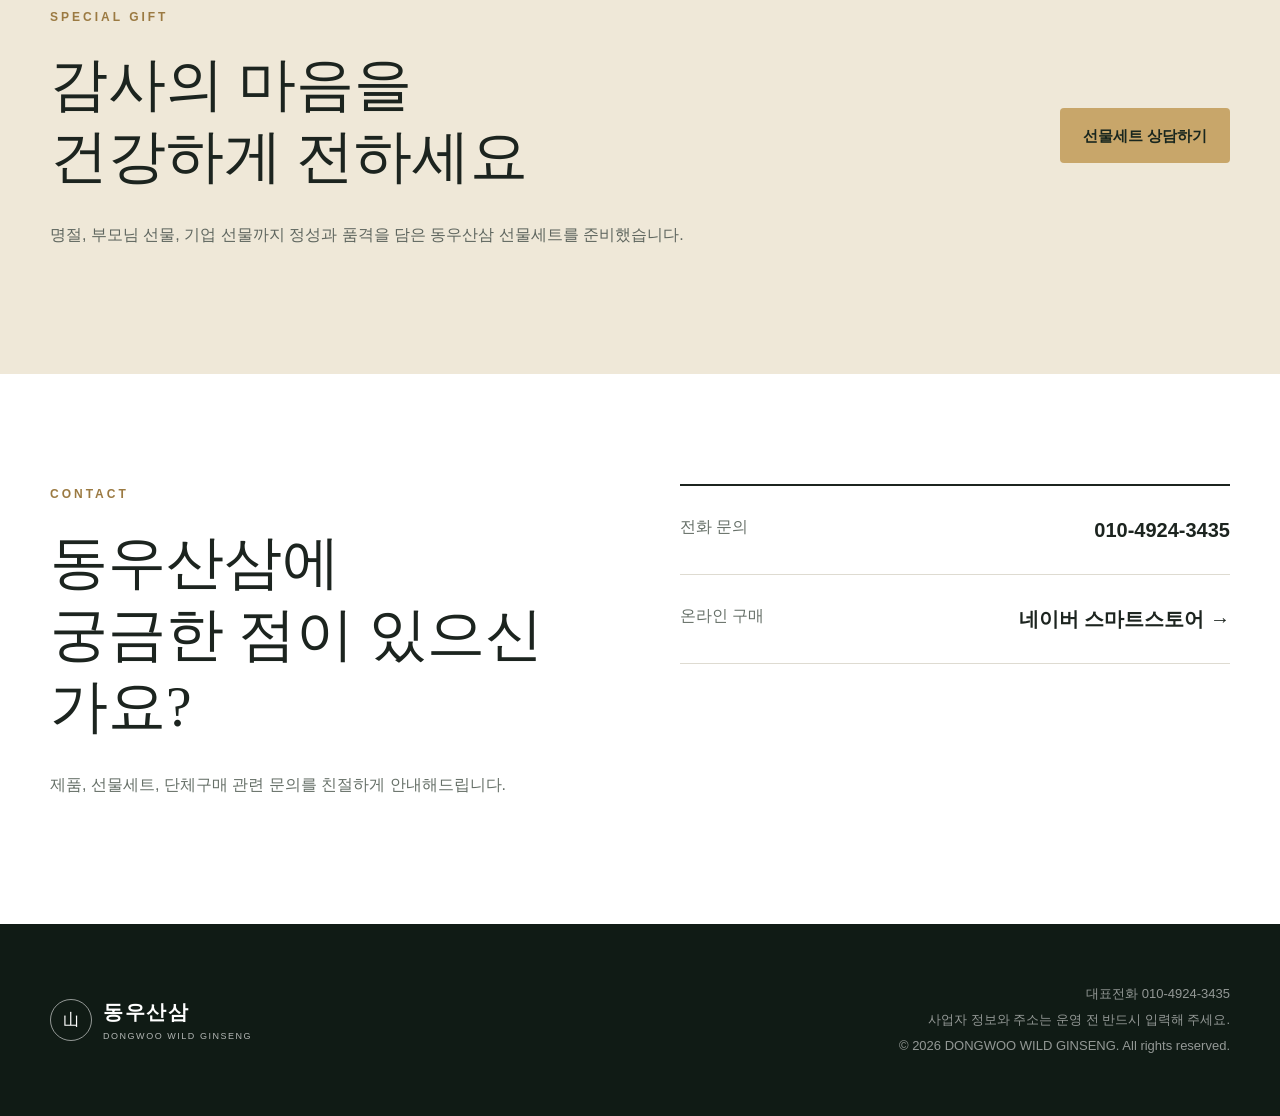
==== commit 780ec33a: "Add files via upload" ====
--- a/index.html
+++ b/index.html
@@ -10,25 +10,6 @@
   <title>동우산삼 | 자연의 정성을 담다</title>
   <link rel="icon" href="assets/img/favicon.svg" type="image/svg+xml" />
   <link rel="stylesheet" href="assets/css/style.css" />
-
-  <style>
-    .account-nav{display:flex;align-items:center;gap:8px;margin-left:16px;position:relative;z-index:9999;pointer-events:auto}
-    .account-nav a{display:inline-flex;align-items:center;justify-content:center;min-height:40px;padding:0 13px;border:1px solid #cfd9d2;border-radius:999px;background:#fff;color:#183b23;text-decoration:none;font-size:13px;font-weight:800;white-space:nowrap;cursor:pointer;pointer-events:auto}
-    .account-nav a:hover,.account-nav a:focus-visible{background:#eef5ef}
-    .account-nav .store-button{background:#183b23;border-color:#183b23;color:#fff;padding:0 17px}
-    .account-nav .store-button:hover,.account-nav .store-button:focus-visible{background:#0f2b18}
-    @media(max-width:1100px){
-      .nav-wrap{flex-wrap:wrap;height:auto;min-height:78px;padding-top:10px;padding-bottom:10px}
-      .account-nav{width:100%;justify-content:center;margin:10px 0 0;padding-top:10px;border-top:1px solid rgba(255,255,255,.18)}
-      .hero-image-section{margin-top:138px!important}
-    }
-    @media(max-width:600px){
-      .account-nav{display:grid;grid-template-columns:repeat(2,minmax(0,1fr));gap:7px}
-      .account-nav .store-button{grid-column:1/-1}
-      .hero-image-section{margin-top:210px!important}
-    }
-  </style>
-
 </head>
 <body>
   <header class="site-header">
@@ -45,14 +26,7 @@
         <a href="#contact">문의</a>
         <a class="nav-cta" href="https://smartstore.naver.com/kfood_wild_ginseng" target="_blank" rel="noopener">스마트스토어</a>
       </nav>
-
-      <div class="account-nav" aria-label="회원 및 쇼핑 메뉴">
-        <a href="https://nid.naver.com/nidlogin.login">로그인</a>
-        <a href="https://nid.naver.com/user2/join/agree?lang=ko_KR">회원가입</a>
-        <a href="https://shopping.naver.com/cart">장바구니</a>
-        <a class="store-button" href="https://smartstore.naver.com/kfood_wild_ginseng">동우산삼 메뉴보기</a>
-      </div>
-    </div>
+</div>
   </header>
 
   <main id="top">
@@ -144,17 +118,5 @@
 
   <a class="floating-call" href="tel:01049243435" aria-label="전화 문의">☎</a>
   <script src="assets/js/script.js"></script>
-
-  <script>
-    document.addEventListener('DOMContentLoaded', function () {
-      document.querySelectorAll('.account-nav a').forEach(function (link) {
-        link.addEventListener('click', function (event) {
-          event.preventDefault();
-          window.location.assign(link.href);
-        });
-      });
-    });
-  </script>
-
 </body>
 </html>
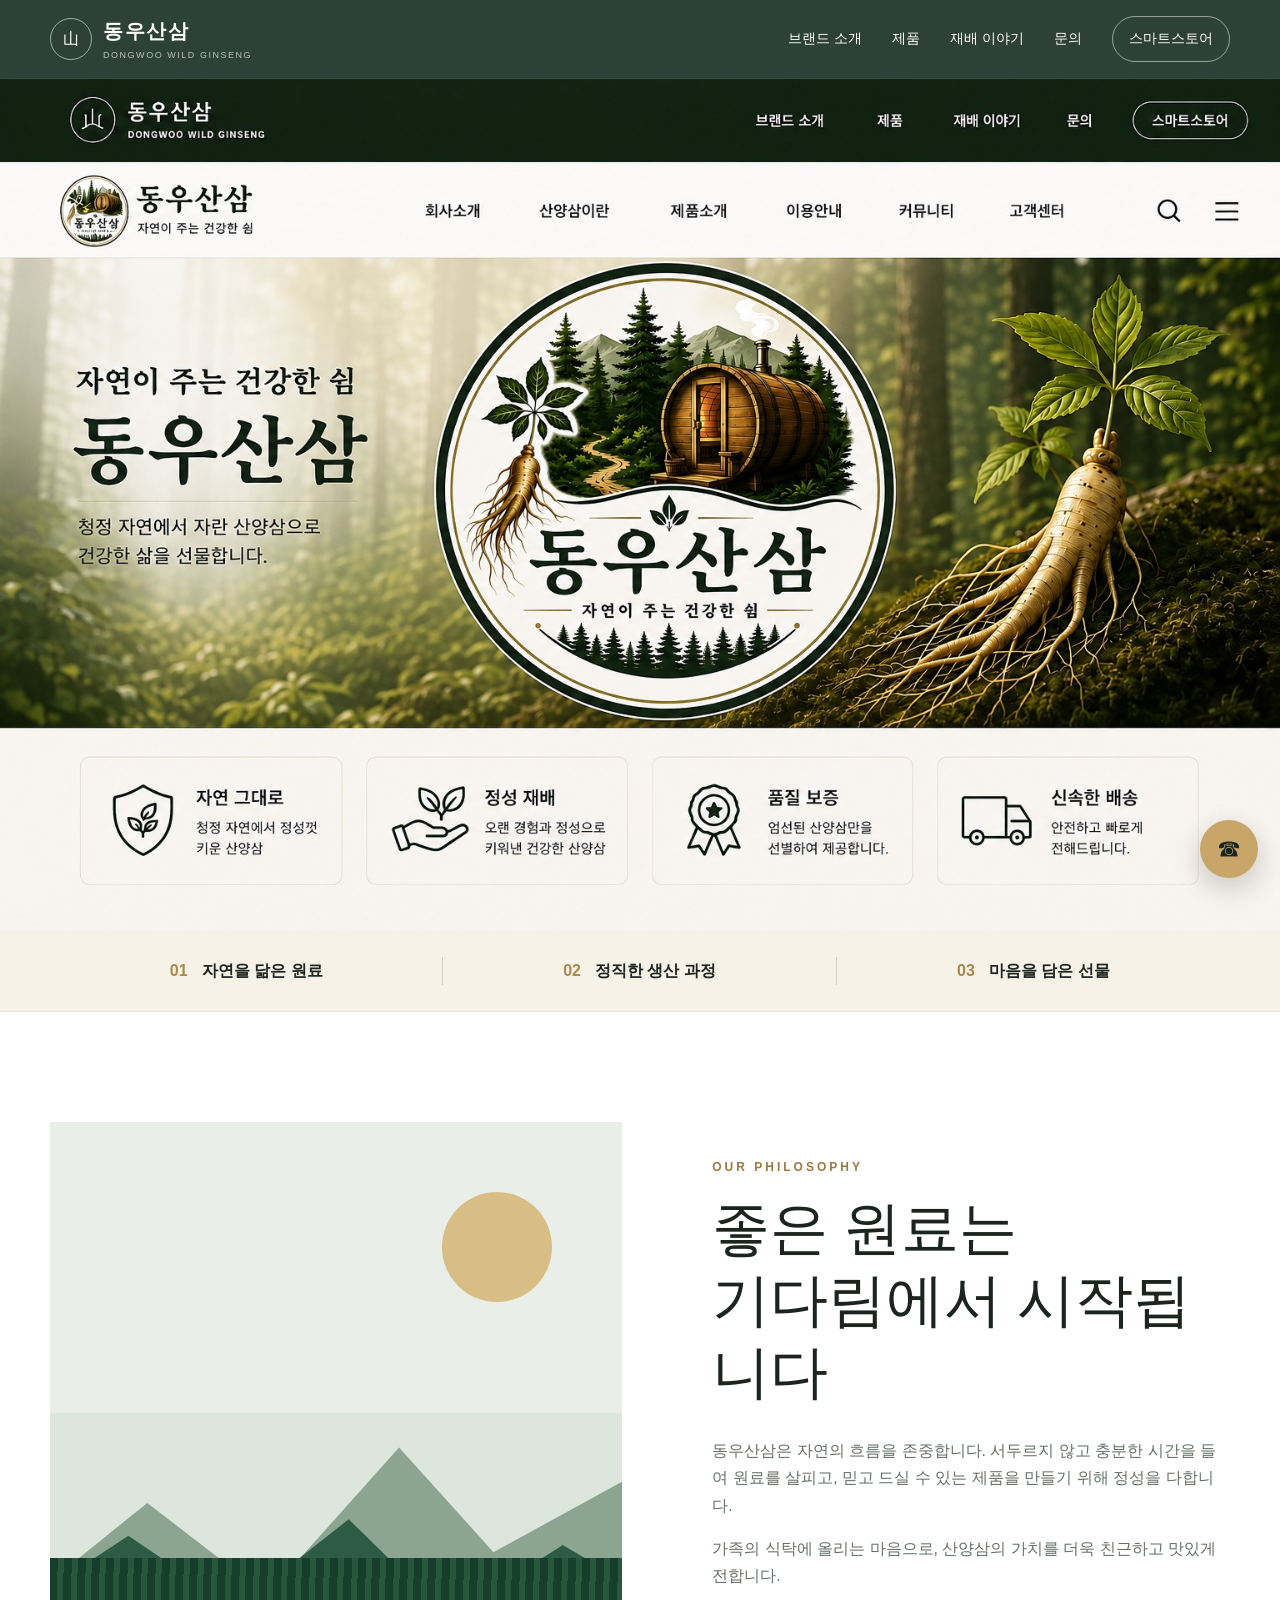
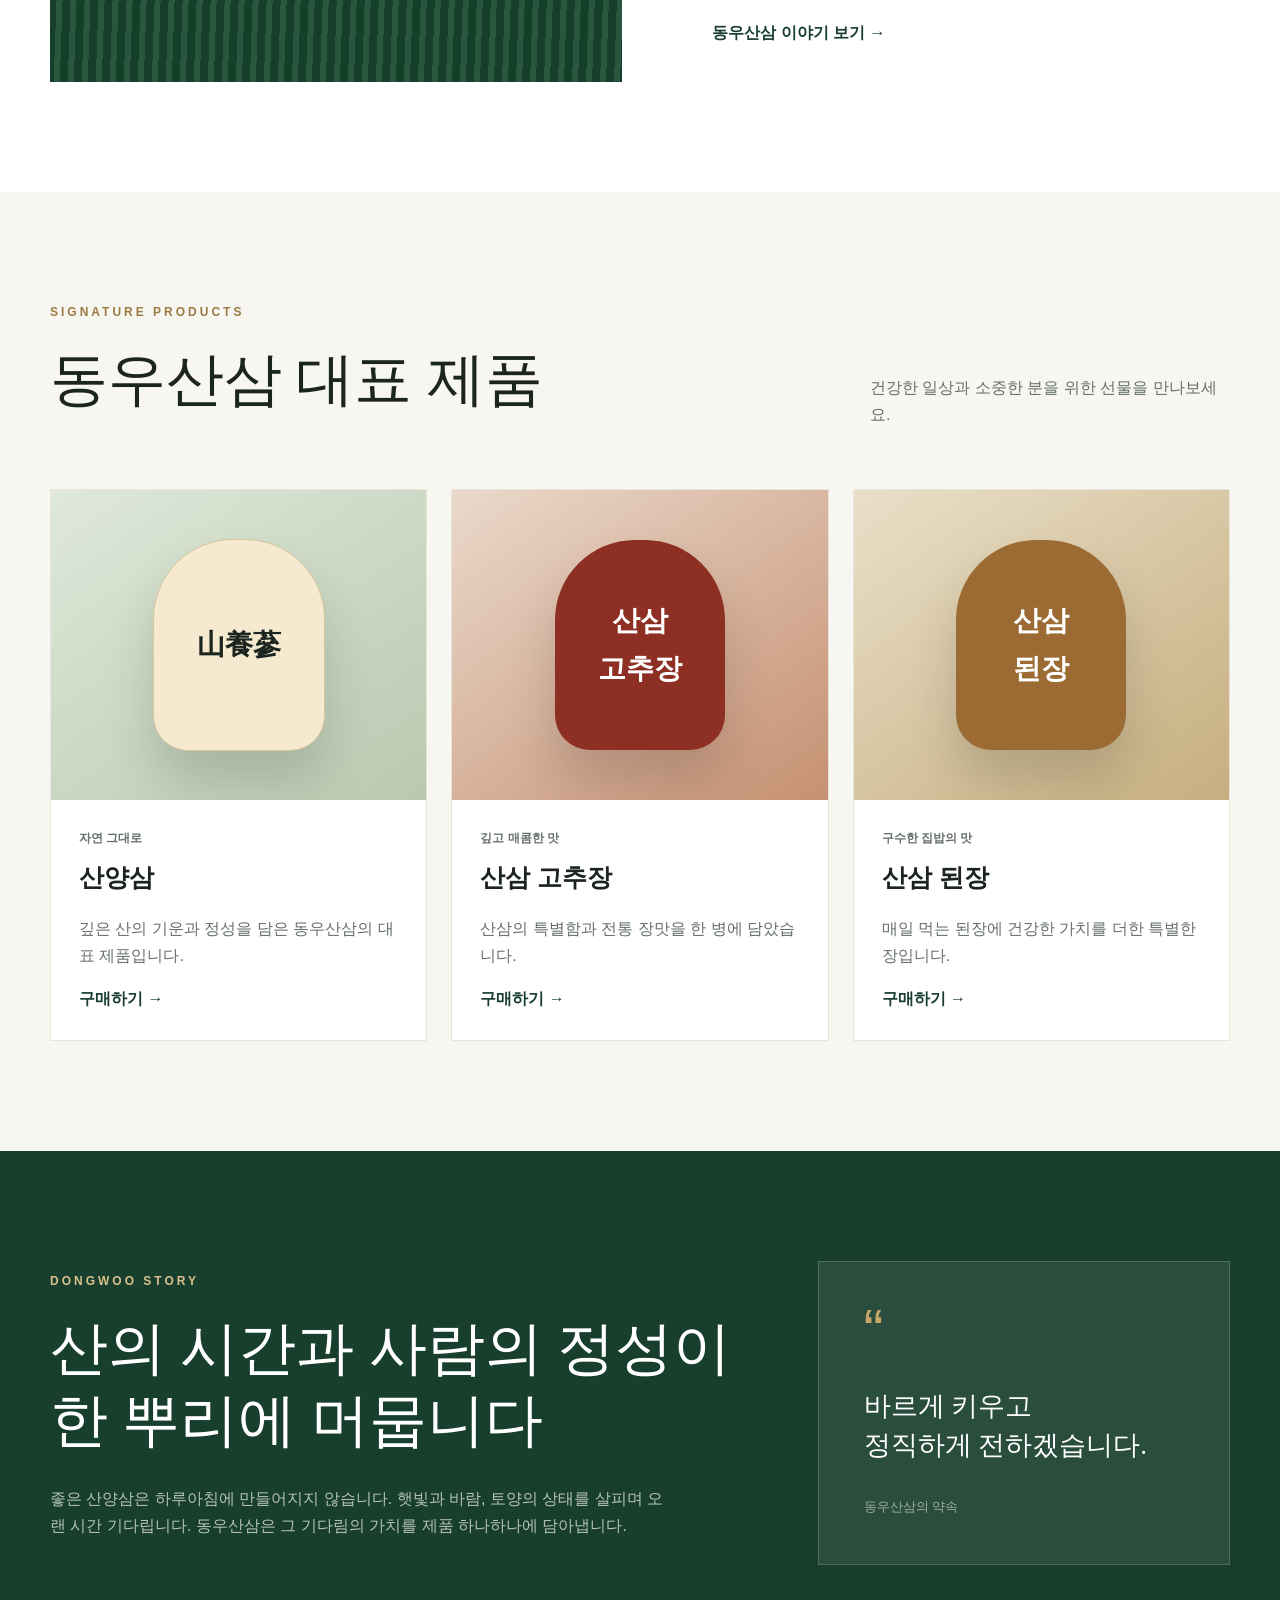
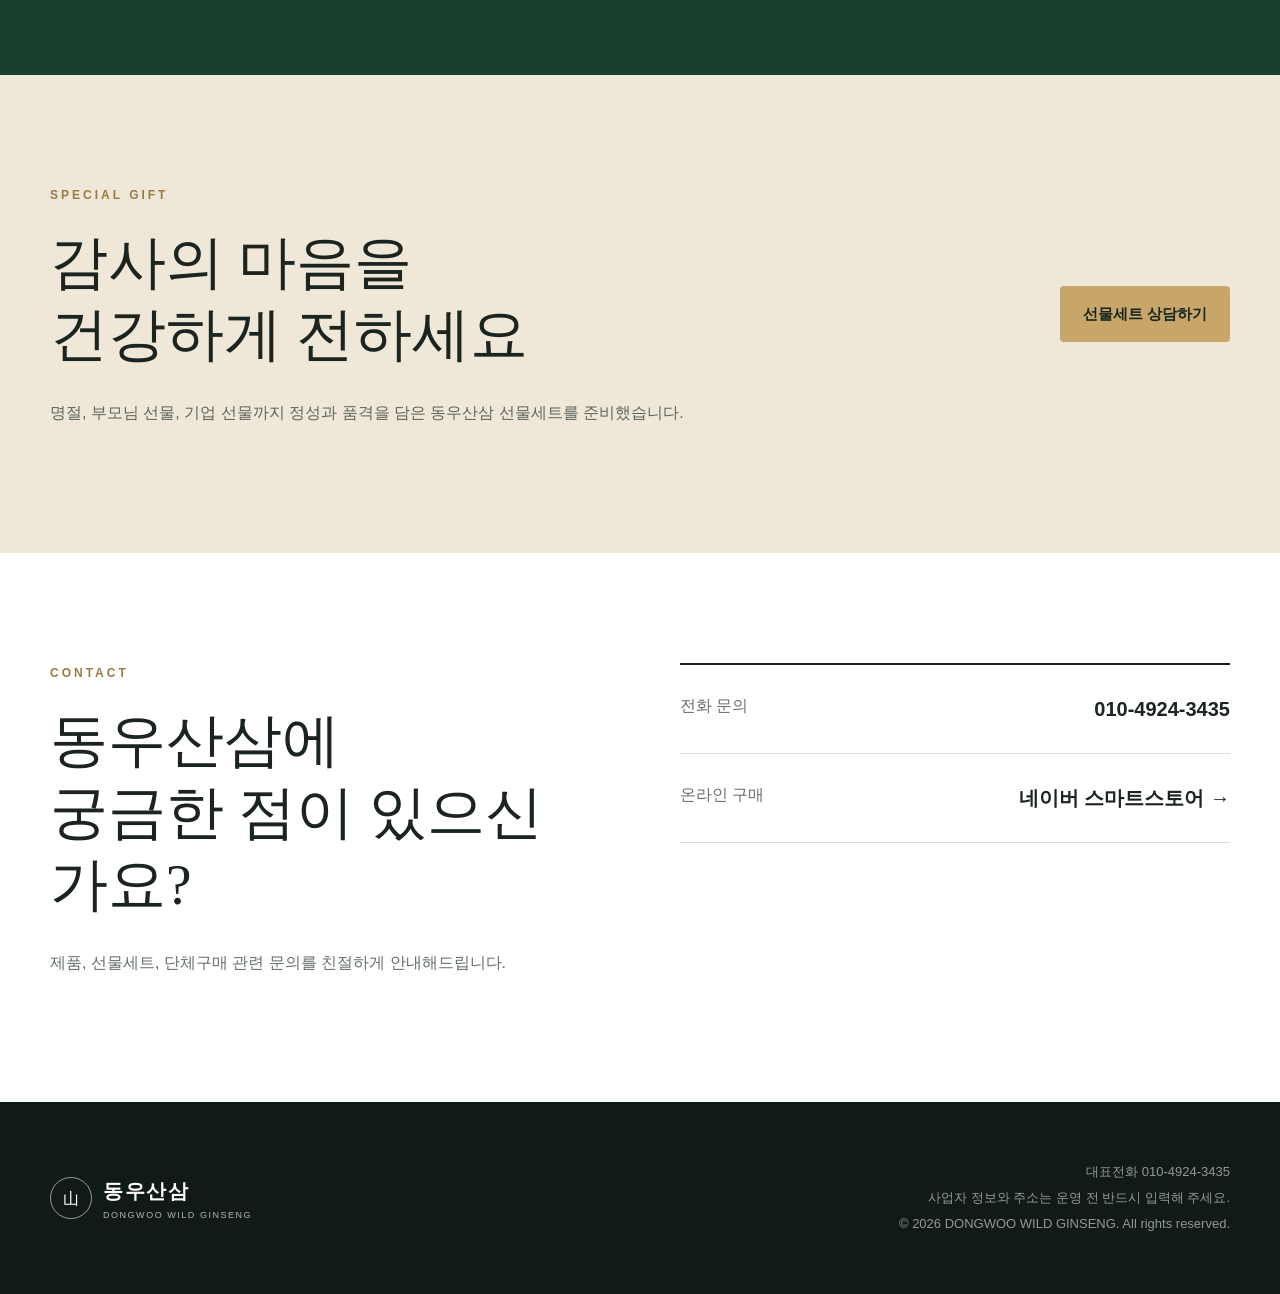
==== commit 751649ac: "Add files via upload" ====
--- a/index.html
+++ b/index.html
@@ -26,7 +26,7 @@
         <a href="#contact">문의</a>
         <a class="nav-cta" href="https://smartstore.naver.com/kfood_wild_ginseng" target="_blank" rel="noopener">스마트스토어</a>
       </nav>
-</div>
+    </div>
   </header>
 
   <main id="top">
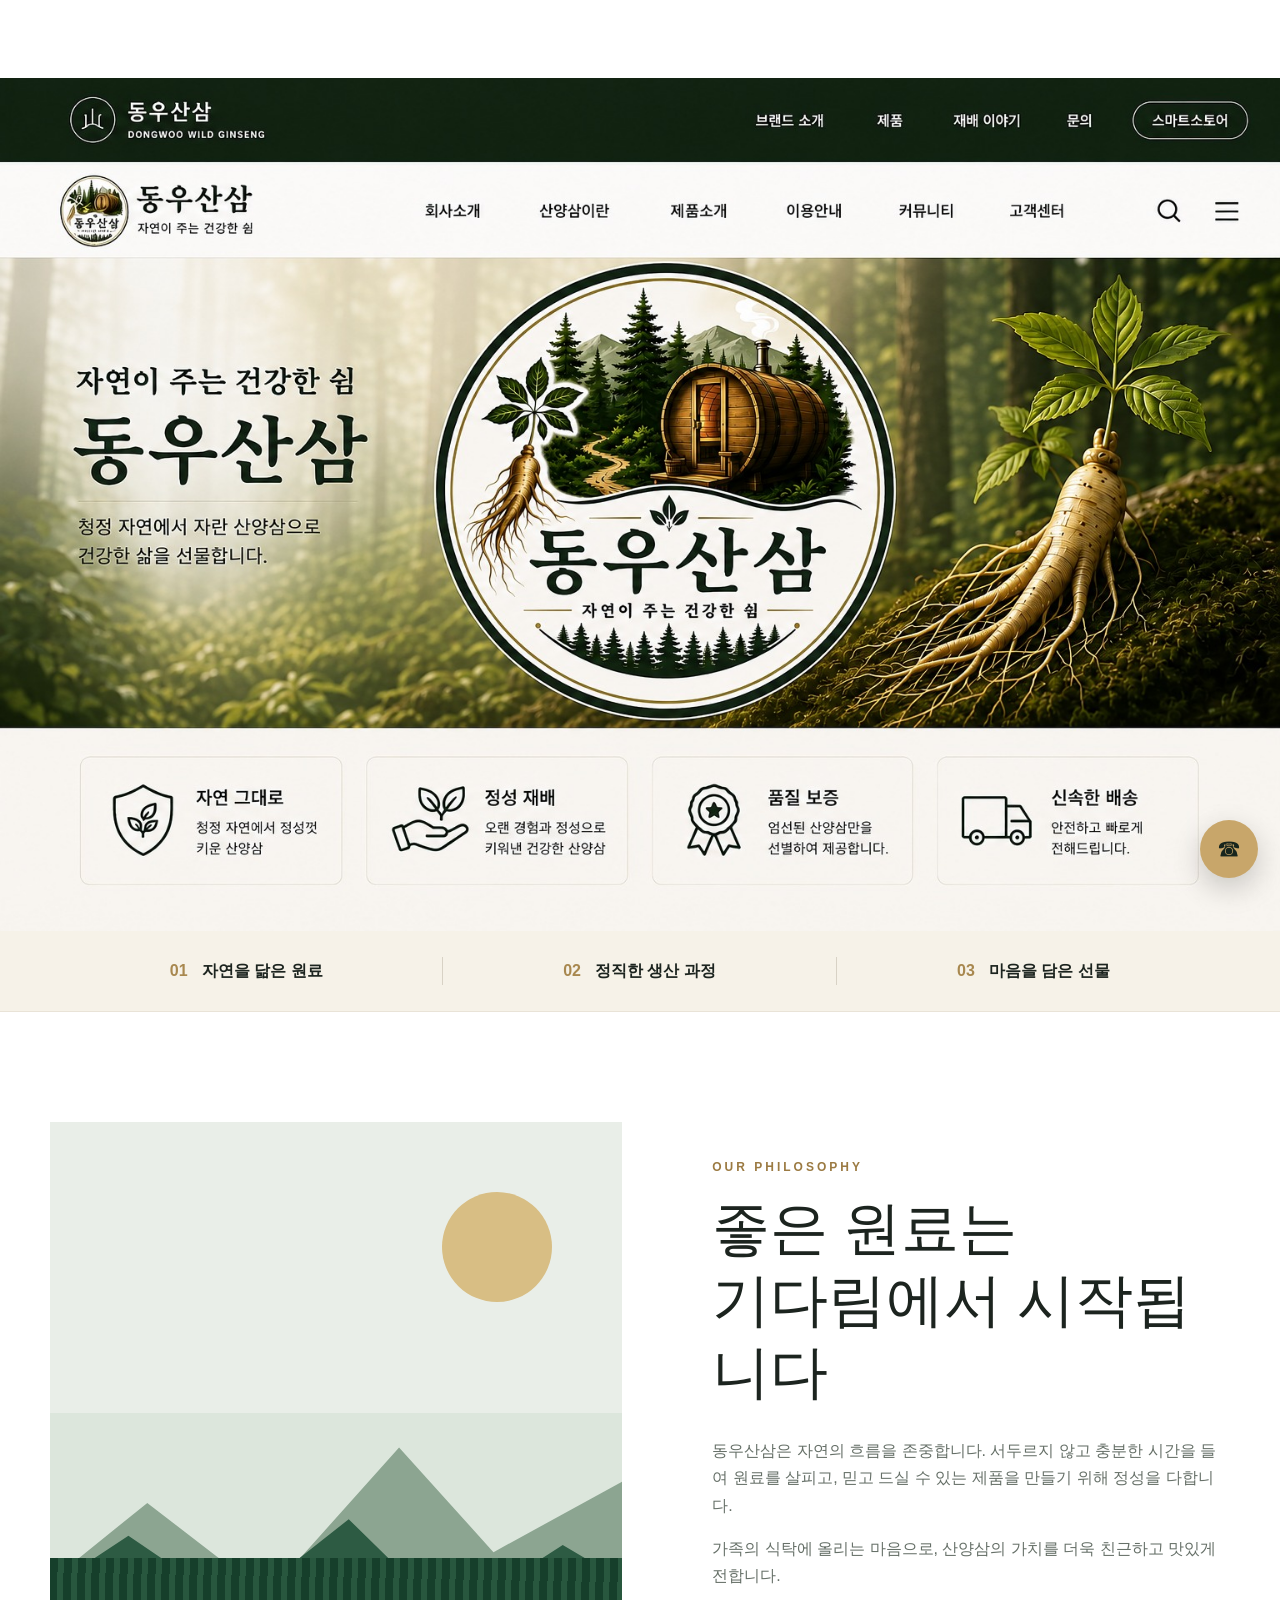
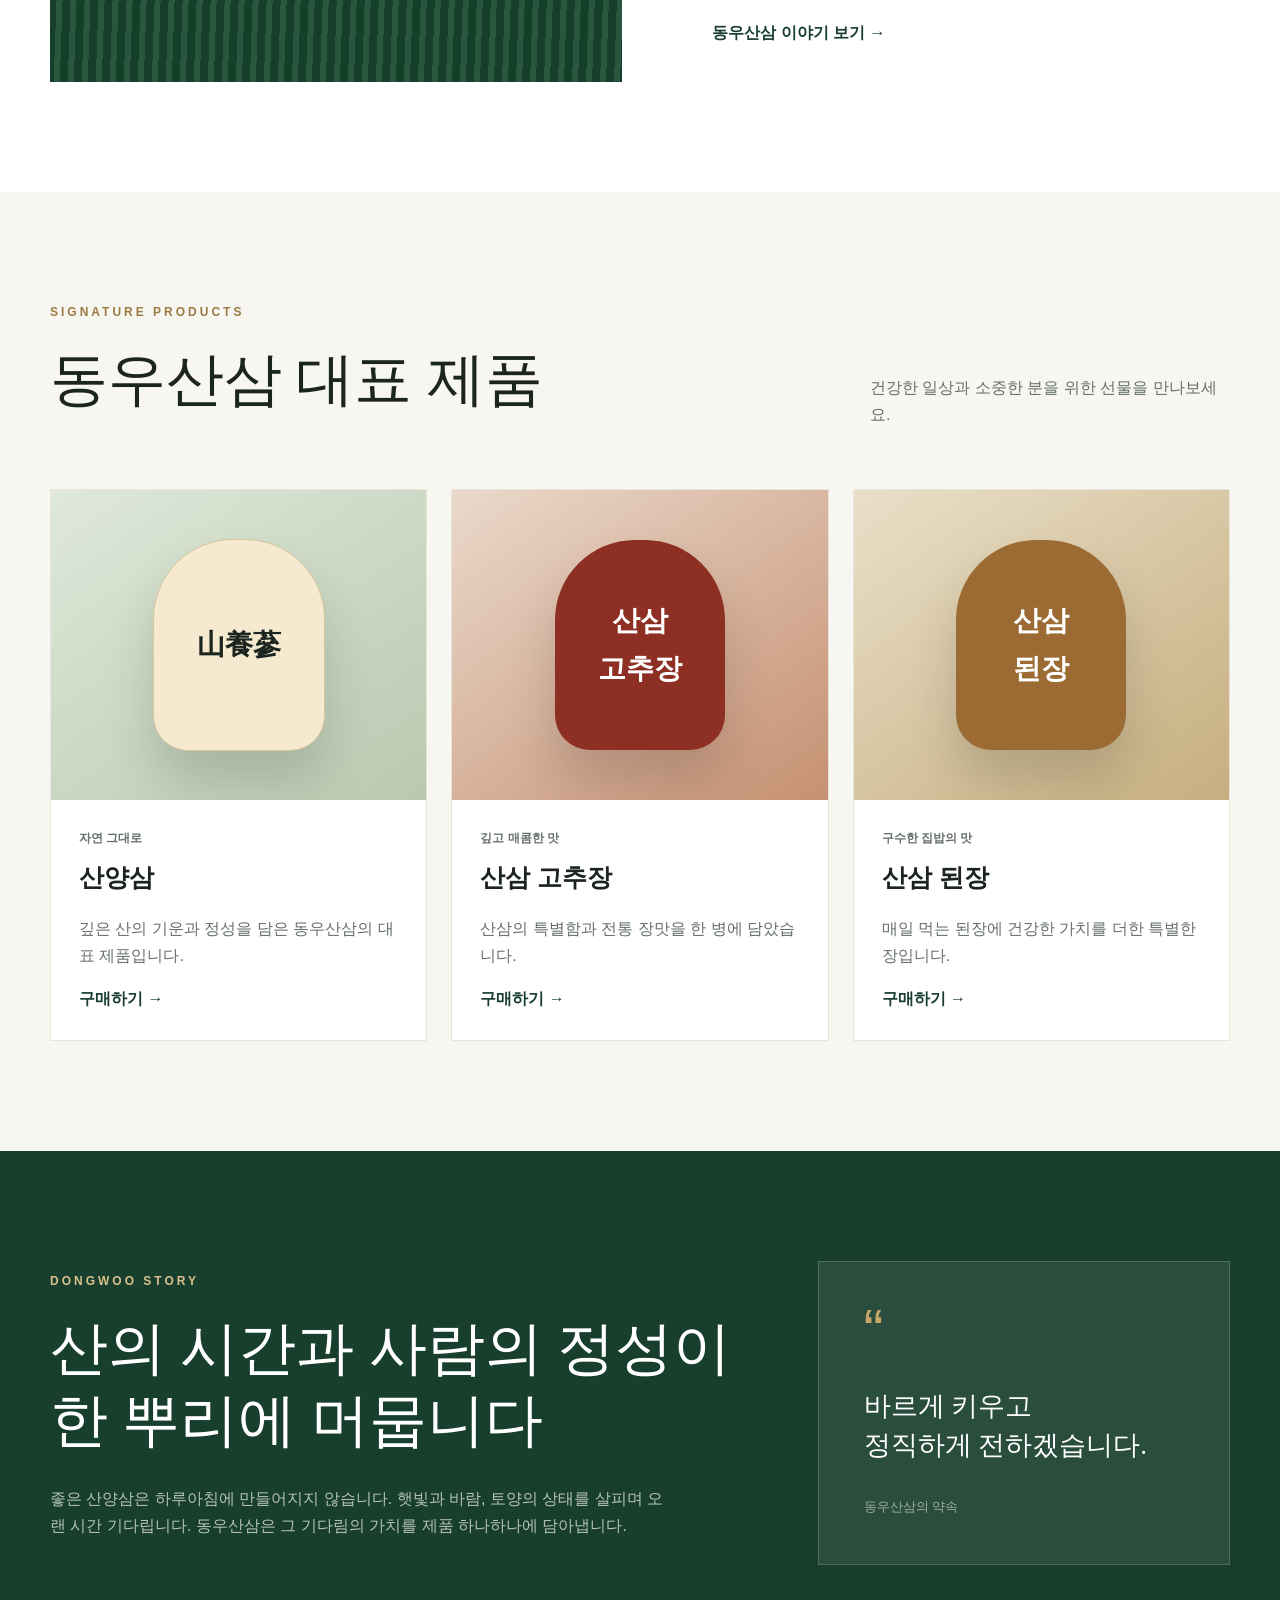
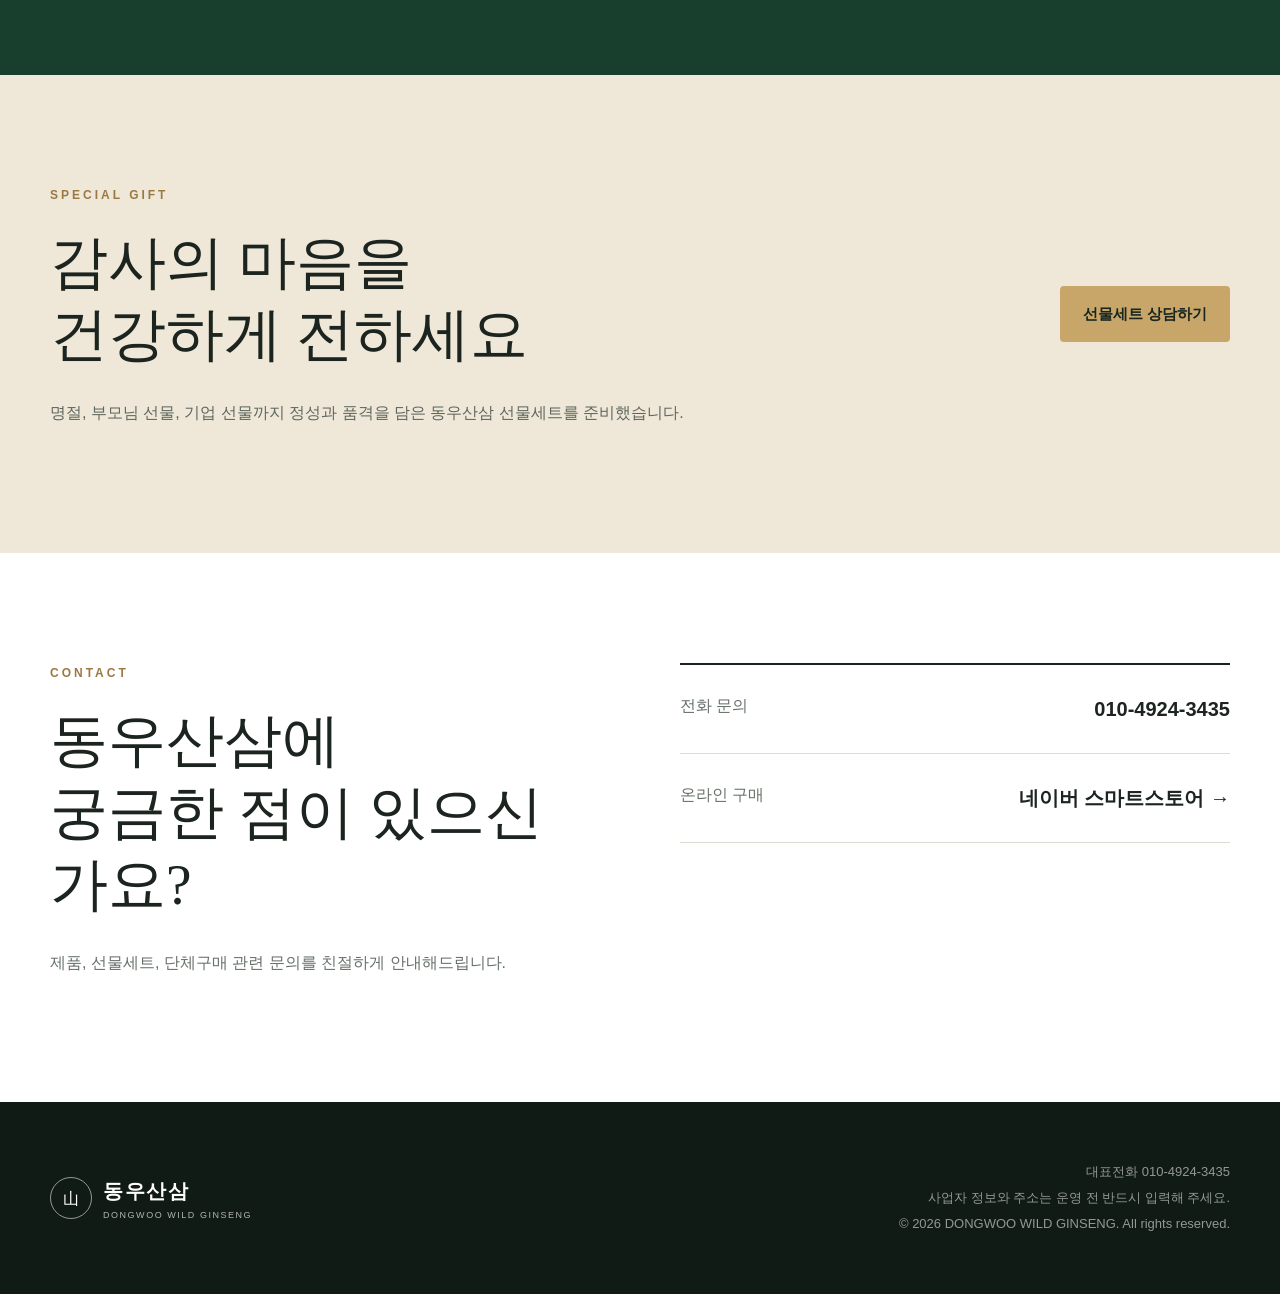
==== commit f8ad243d: "Add files via upload" ====
--- a/index.html
+++ b/index.html
@@ -12,24 +12,7 @@
   <link rel="stylesheet" href="assets/css/style.css" />
 </head>
 <body>
-  <header class="site-header">
-    <div class="wrap nav-wrap">
-      <a class="brand" href="#top" aria-label="동우산삼 홈">
-        <span class="brand-mark">山</span>
-        <span><strong>동우산삼</strong><small>DONGWOO WILD GINSENG</small></span>
-      </a>
-      <button class="menu-btn" aria-label="메뉴 열기" aria-expanded="false">☰</button>
-      <nav class="nav" aria-label="주요 메뉴">
-        <a href="#about">브랜드 소개</a>
-        <a href="#products">제품</a>
-        <a href="#story">재배 이야기</a>
-        <a href="#contact">문의</a>
-        <a class="nav-cta" href="https://smartstore.naver.com/kfood_wild_ginseng" target="_blank" rel="noopener">스마트스토어</a>
-      </nav>
-    </div>
-  </header>
-
-  <main id="top">
+<main id="top">
     <section class="hero hero-image-section" aria-label="동우산삼 대표 이미지">
       <img class="hero-main-image" src="assets/images/hero.jpg" alt="동우산삼 자연 산양삼 브랜드 대표 이미지" />
     </section>
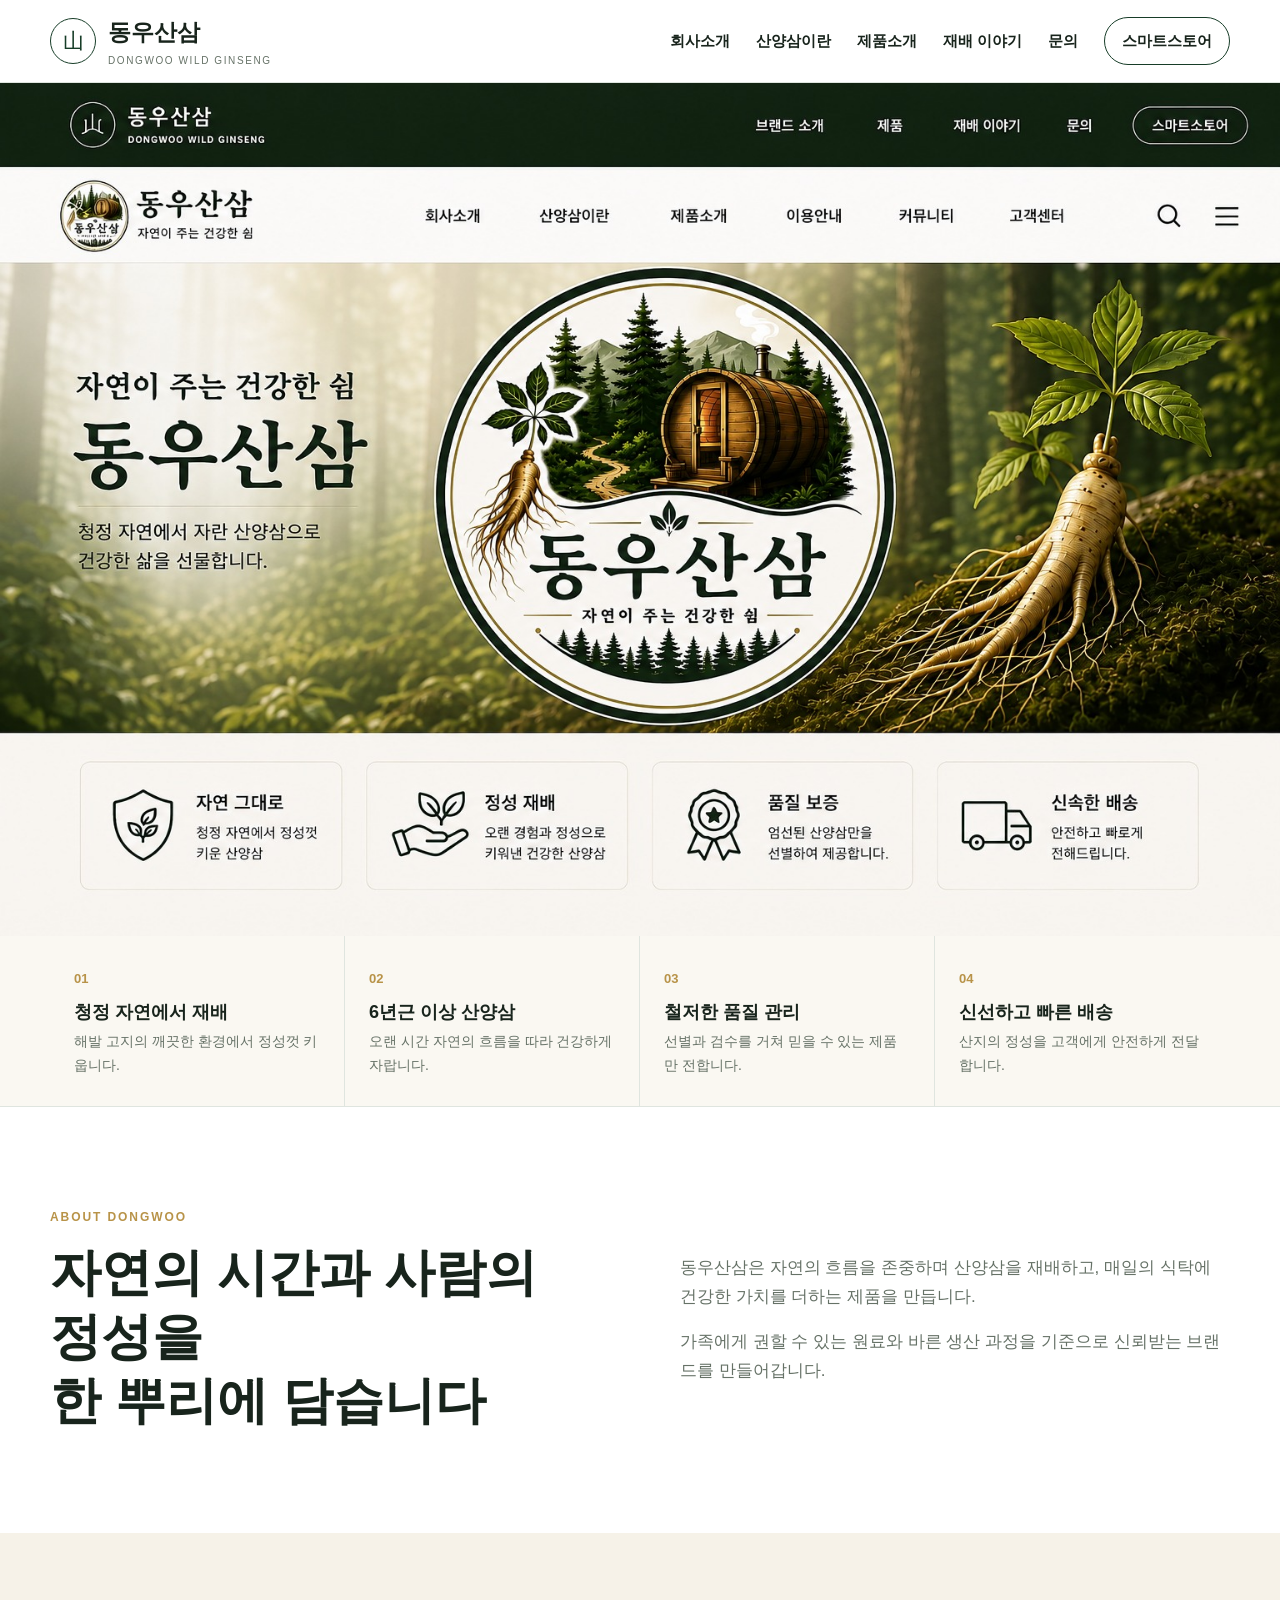
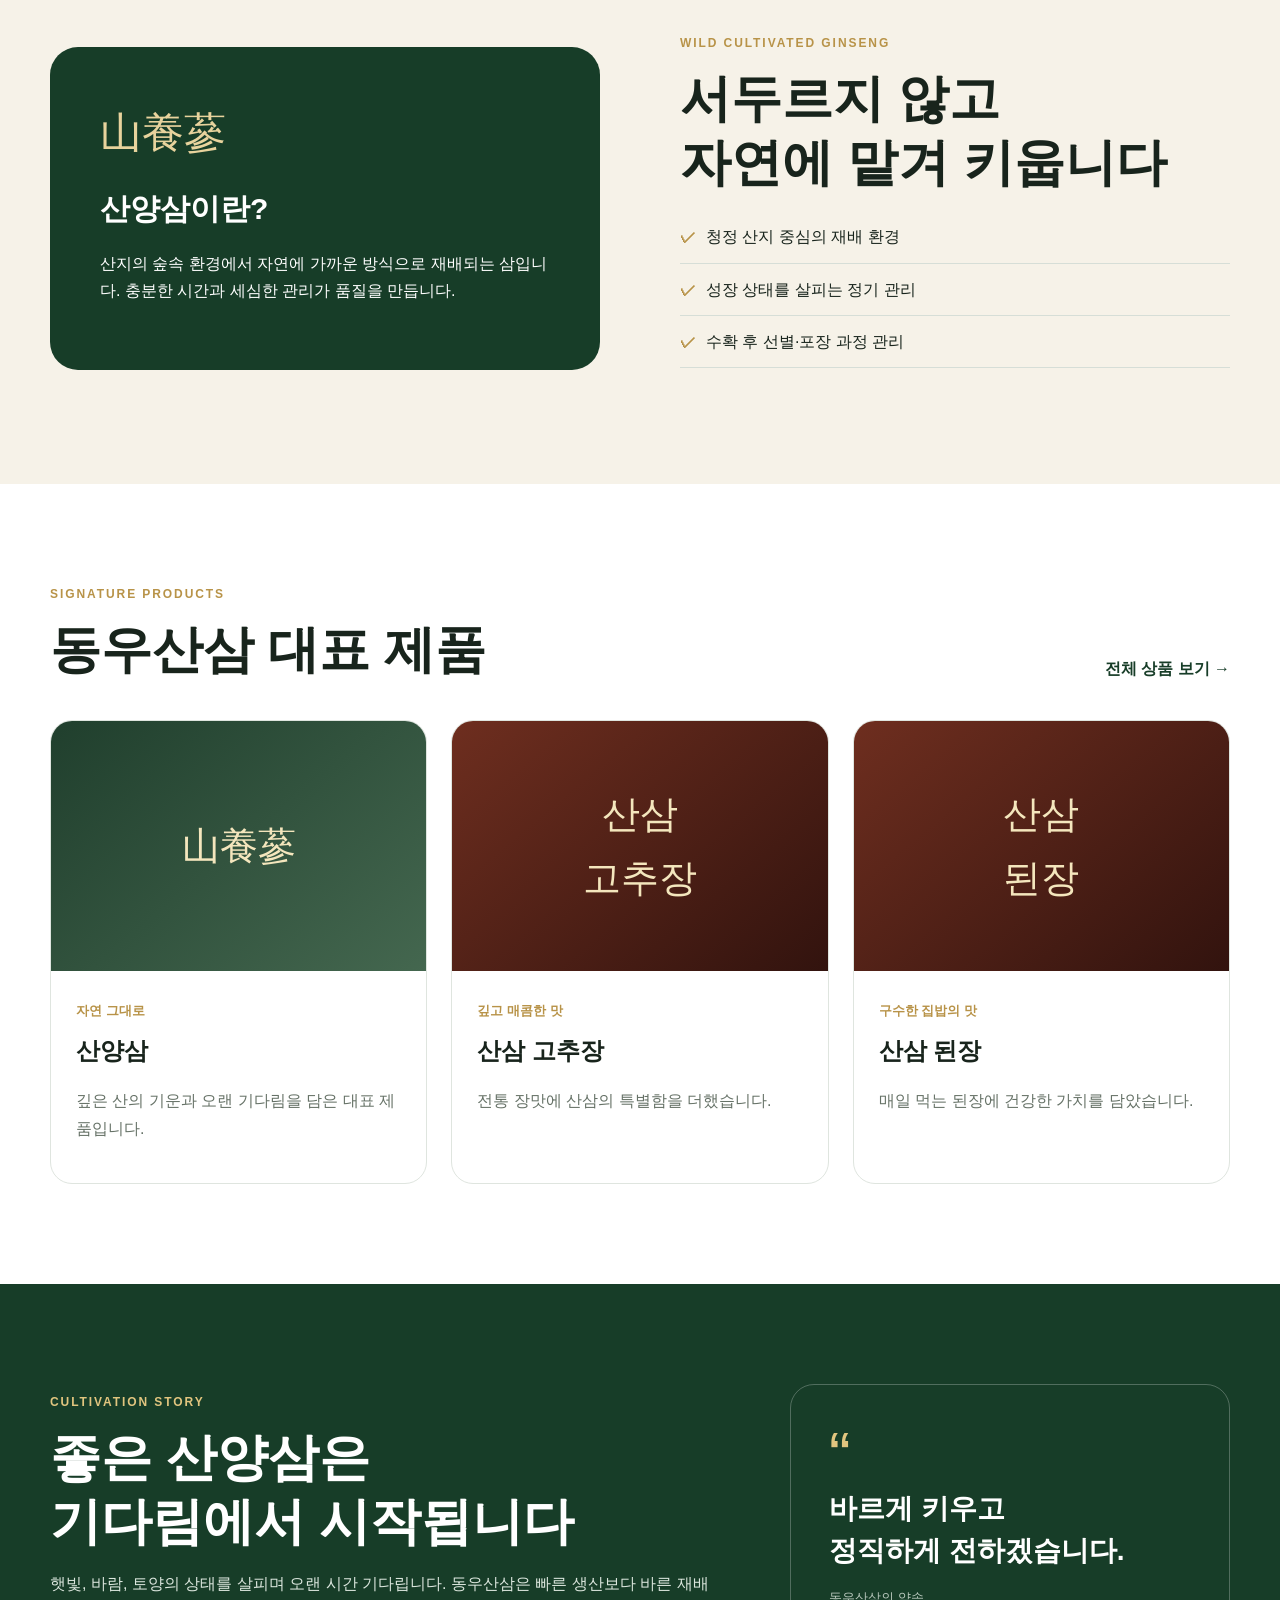
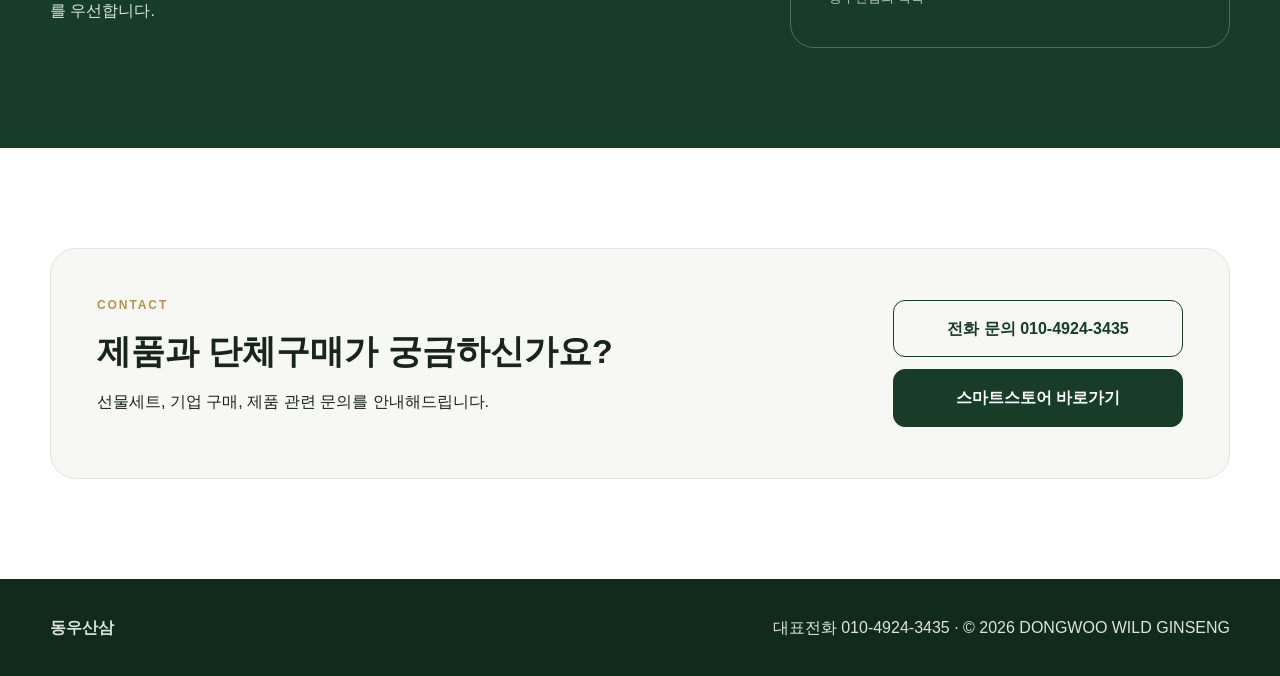
==== commit e751a38e: "Add files via upload" ====
--- a/index.html
+++ b/index.html
@@ -1,105 +1,120 @@
 <!doctype html>
 <html lang="ko">
 <head>
-  <meta charset="utf-8" />
-  <meta name="viewport" content="width=device-width, initial-scale=1" />
-  <meta name="description" content="동우산삼 - 정성으로 키운 산양삼과 산삼 고추장·된장, 건강 선물세트" />
-  <meta name="keywords" content="동우산삼, 산양삼, 산삼고추장, 산삼된장, 건강선물세트" />
-  <meta property="og:title" content="동우산삼" />
-  <meta property="og:description" content="자연의 시간과 정성을 담은 건강한 한 끼" />
-  <title>동우산삼 | 자연의 정성을 담다</title>
-  <link rel="icon" href="assets/img/favicon.svg" type="image/svg+xml" />
-  <link rel="stylesheet" href="assets/css/style.css" />
+  <meta charset="utf-8">
+  <meta name="viewport" content="width=device-width,initial-scale=1">
+  <meta name="description" content="동우산삼 - 자연의 시간과 정성을 담은 산양삼, 산삼 고추장·된장, 건강 선물세트">
+  <title>동우산삼 | 자연이 주는 건강한 쉼</title>
+  <link rel="stylesheet" href="assets/css/style.css">
 </head>
 <body>
-<main id="top">
-    <section class="hero hero-image-section" aria-label="동우산삼 대표 이미지">
-      <img class="hero-main-image" src="assets/images/hero.jpg" alt="동우산삼 자연 산양삼 브랜드 대표 이미지" />
+  <header class="site-header">
+    <div class="wrap header-inner">
+      <a class="brand" href="#top" aria-label="동우산삼 홈">
+        <span class="brand-mark">山</span>
+        <span><strong>동우산삼</strong><small>DONGWOO WILD GINSENG</small></span>
+      </a>
+      <button class="menu-toggle" aria-expanded="false" aria-controls="main-nav">☰</button>
+      <nav id="main-nav" class="main-nav" aria-label="주요 메뉴">
+        <a href="#company">회사소개</a>
+        <a href="#ginseng">산양삼이란</a>
+        <a href="#products">제품소개</a>
+        <a href="#story">재배 이야기</a>
+        <a href="#contact">문의</a>
+        <a class="store-link" href="https://smartstore.naver.com/kfood_wild_ginseng" target="_blank" rel="noopener">스마트스토어</a>
+      </nav>
+    </div>
+  </header>
+
+  <main id="top">
+    <section class="hero" aria-label="동우산삼 대표 이미지">
+      <img src="assets/images/hero.jpg" alt="동우산삼 브랜드 대표 이미지">
     </section>
 
-    <section class="trust-strip" aria-label="브랜드 핵심 가치">
-      <div class="wrap trust-grid">
-        <div><b>01</b><span>자연을 닮은 원료</span></div>
-        <div><b>02</b><span>정직한 생산 과정</span></div>
-        <div><b>03</b><span>마음을 담은 선물</span></div>
+    <section class="value-strip" aria-label="브랜드 핵심 가치">
+      <div class="wrap values">
+        <article><b>01</b><h3>청정 자연에서 재배</h3><p>해발 고지의 깨끗한 환경에서 정성껏 키웁니다.</p></article>
+        <article><b>02</b><h3>6년근 이상 산양삼</h3><p>오랜 시간 자연의 흐름을 따라 건강하게 자랍니다.</p></article>
+        <article><b>03</b><h3>철저한 품질 관리</h3><p>선별과 검수를 거쳐 믿을 수 있는 제품만 전합니다.</p></article>
+        <article><b>04</b><h3>신선하고 빠른 배송</h3><p>산지의 정성을 고객에게 안전하게 전달합니다.</p></article>
       </div>
     </section>
 
-    <section id="about" class="section about">
+    <section id="company" class="section">
       <div class="wrap split">
-        <div class="visual-card mountain-art" role="img" aria-label="산과 숲을 표현한 브랜드 이미지">
-          <div class="sun"></div><div class="m1"></div><div class="m2"></div><div class="forest"></div>
+        <div>
+          <p class="eyebrow">ABOUT DONGWOO</p>
+          <h2>자연의 시간과 사람의 정성을<br>한 뿌리에 담습니다</h2>
         </div>
-        <div class="section-copy">
-          <p class="eyebrow dark">OUR PHILOSOPHY</p>
-          <h2>좋은 원료는<br />기다림에서 시작됩니다</h2>
-          <p>동우산삼은 자연의 흐름을 존중합니다. 서두르지 않고 충분한 시간을 들여 원료를 살피고, 믿고 드실 수 있는 제품을 만들기 위해 정성을 다합니다.</p>
-          <p>가족의 식탁에 올리는 마음으로, 산양삼의 가치를 더욱 친근하고 맛있게 전합니다.</p>
-          <a class="text-link" href="#story">동우산삼 이야기 보기 →</a>
+        <div class="copy">
+          <p>동우산삼은 자연의 흐름을 존중하며 산양삼을 재배하고, 매일의 식탁에 건강한 가치를 더하는 제품을 만듭니다.</p>
+          <p>가족에게 권할 수 있는 원료와 바른 생산 과정을 기준으로 신뢰받는 브랜드를 만들어갑니다.</p>
         </div>
       </div>
     </section>
 
-    <section id="products" class="section products">
+    <section id="ginseng" class="section soft">
+      <div class="wrap split">
+        <div class="info-card">
+          <span>山養蔘</span>
+          <h3>산양삼이란?</h3>
+          <p>산지의 숲속 환경에서 자연에 가까운 방식으로 재배되는 삼입니다. 충분한 시간과 세심한 관리가 품질을 만듭니다.</p>
+        </div>
+        <div>
+          <p class="eyebrow">WILD CULTIVATED GINSENG</p>
+          <h2>서두르지 않고<br>자연에 맡겨 키웁니다</h2>
+          <ul class="check-list">
+            <li>청정 산지 중심의 재배 환경</li>
+            <li>성장 상태를 살피는 정기 관리</li>
+            <li>수확 후 선별·포장 과정 관리</li>
+          </ul>
+        </div>
+      </div>
+    </section>
+
+    <section id="products" class="section">
       <div class="wrap">
         <div class="section-head">
-          <div><p class="eyebrow dark">SIGNATURE PRODUCTS</p><h2>동우산삼 대표 제품</h2></div>
-          <p>건강한 일상과 소중한 분을 위한 선물을 만나보세요.</p>
+          <div><p class="eyebrow">SIGNATURE PRODUCTS</p><h2>동우산삼 대표 제품</h2></div>
+          <a class="text-link" href="https://smartstore.naver.com/kfood_wild_ginseng" target="_blank" rel="noopener">전체 상품 보기 →</a>
         </div>
         <div class="product-grid">
-          <article class="product-card">
-            <div class="product-img ginseng"><span>山養蔘</span></div>
-            <div class="product-body"><p class="tag">자연 그대로</p><h3>산양삼</h3><p>깊은 산의 기운과 정성을 담은 동우산삼의 대표 제품입니다.</p><a href="https://smartstore.naver.com/kfood_wild_ginseng" target="_blank" rel="noopener">구매하기 →</a></div>
-          </article>
-          <article class="product-card">
-            <div class="product-img gochujang"><span>산삼<br />고추장</span></div>
-            <div class="product-body"><p class="tag">깊고 매콤한 맛</p><h3>산삼 고추장</h3><p>산삼의 특별함과 전통 장맛을 한 병에 담았습니다.</p><a href="https://smartstore.naver.com/kfood_wild_ginseng" target="_blank" rel="noopener">구매하기 →</a></div>
-          </article>
-          <article class="product-card">
-            <div class="product-img doenjang"><span>산삼<br />된장</span></div>
-            <div class="product-body"><p class="tag">구수한 집밥의 맛</p><h3>산삼 된장</h3><p>매일 먹는 된장에 건강한 가치를 더한 특별한 장입니다.</p><a href="https://smartstore.naver.com/kfood_wild_ginseng" target="_blank" rel="noopener">구매하기 →</a></div>
-          </article>
+          <article class="product-card"><div class="product-art">山養蔘</div><div><small>자연 그대로</small><h3>산양삼</h3><p>깊은 산의 기운과 오랜 기다림을 담은 대표 제품입니다.</p></div></article>
+          <article class="product-card"><div class="product-art jar">산삼<br>고추장</div><div><small>깊고 매콤한 맛</small><h3>산삼 고추장</h3><p>전통 장맛에 산삼의 특별함을 더했습니다.</p></div></article>
+          <article class="product-card"><div class="product-art jar">산삼<br>된장</div><div><small>구수한 집밥의 맛</small><h3>산삼 된장</h3><p>매일 먹는 된장에 건강한 가치를 담았습니다.</p></div></article>
         </div>
       </div>
     </section>
 
     <section id="story" class="section story">
-      <div class="wrap story-wrap">
+      <div class="wrap story-inner">
         <div>
-          <p class="eyebrow">DONGWOO STORY</p>
-          <h2>산의 시간과 사람의 정성이<br />한 뿌리에 머뭅니다</h2>
-          <p>좋은 산양삼은 하루아침에 만들어지지 않습니다. 햇빛과 바람, 토양의 상태를 살피며 오랜 시간 기다립니다. 동우산삼은 그 기다림의 가치를 제품 하나하나에 담아냅니다.</p>
+          <p class="eyebrow light">CULTIVATION STORY</p>
+          <h2>좋은 산양삼은<br>기다림에서 시작됩니다</h2>
+          <p>햇빛, 바람, 토양의 상태를 살피며 오랜 시간 기다립니다. 동우산삼은 빠른 생산보다 바른 재배를 우선합니다.</p>
         </div>
-        <div class="quote-card"><span>“</span><p>바르게 키우고<br />정직하게 전하겠습니다.</p><small>동우산삼의 약속</small></div>
+        <div class="promise"><span>“</span><strong>바르게 키우고<br>정직하게 전하겠습니다.</strong><small>동우산삼의 약속</small></div>
       </div>
     </section>
 
-    <section class="section gift">
-      <div class="wrap gift-box">
-        <div><p class="eyebrow dark">SPECIAL GIFT</p><h2>감사의 마음을<br />건강하게 전하세요</h2><p>명절, 부모님 선물, 기업 선물까지 정성과 품격을 담은 동우산삼 선물세트를 준비했습니다.</p></div>
-        <a class="btn btn-primary" href="https://smartstore.naver.com/kfood_wild_ginseng" target="_blank" rel="noopener">선물세트 상담하기</a>
-      </div>
-    </section>
-
-    <section id="contact" class="section contact">
-      <div class="wrap contact-grid">
-        <div><p class="eyebrow dark">CONTACT</p><h2>동우산삼에<br />궁금한 점이 있으신가요?</h2><p>제품, 선물세트, 단체구매 관련 문의를 친절하게 안내해드립니다.</p></div>
-        <div class="contact-card">
-          <a href="tel:01049243435"><span>전화 문의</span><strong>010-4924-3435</strong></a>
-          <a href="https://smartstore.naver.com/kfood_wild_ginseng" target="_blank" rel="noopener"><span>온라인 구매</span><strong>네이버 스마트스토어 →</strong></a>
+    <section id="contact" class="section">
+      <div class="wrap contact-box">
+        <div><p class="eyebrow">CONTACT</p><h2>제품과 단체구매가 궁금하신가요?</h2><p>선물세트, 기업 구매, 제품 관련 문의를 안내해드립니다.</p></div>
+        <div class="contact-actions">
+          <a href="tel:01049243435">전화 문의 010-4924-3435</a>
+          <a class="primary" href="https://smartstore.naver.com/kfood_wild_ginseng" target="_blank" rel="noopener">스마트스토어 바로가기</a>
         </div>
       </div>
     </section>
   </main>
 
   <footer>
-    <div class="wrap footer-wrap">
-      <div class="brand footer-brand"><span class="brand-mark">山</span><span><strong>동우산삼</strong><small>DONGWOO WILD GINSENG</small></span></div>
-      <div class="footer-info"><p>대표전화 010-4924-3435</p><p>사업자 정보와 주소는 운영 전 반드시 입력해 주세요.</p><p>© 2026 DONGWOO WILD GINSENG. All rights reserved.</p></div>
+    <div class="wrap footer-inner">
+      <strong>동우산삼</strong>
+      <p>대표전화 010-4924-3435 · © 2026 DONGWOO WILD GINSENG</p>
     </div>
   </footer>
 
-  <a class="floating-call" href="tel:01049243435" aria-label="전화 문의">☎</a>
   <script src="assets/js/script.js"></script>
 </body>
 </html>
--- a/assets/css/style.css
+++ b/assets/css/style.css
@@ -1,25 +1,11 @@
-:root{--green:#183e2d;--green2:#265b43;--cream:#f6f2e8;--gold:#c8a66a;--ink:#1c241f;--muted:#667068;--white:#fff;--line:#dedbd1}*{box-sizing:border-box}html{scroll-behavior:smooth}body{margin:0;font-family:Pretendard,"Noto Sans KR",Arial,sans-serif;color:var(--ink);background:#fff;line-height:1.7}.wrap{width:min(1180px,calc(100% - 40px));margin:auto}.site-header{position:fixed;top:0;left:0;right:0;z-index:20;background:rgba(17,39,29,.88);backdrop-filter:blur(12px);border-bottom:1px solid rgba(255,255,255,.12)}.nav-wrap{height:78px;display:flex;align-items:center;justify-content:space-between}.brand{display:flex;align-items:center;gap:11px;color:#fff;text-decoration:none}.brand-mark{width:42px;height:42px;border:1px solid rgba(255,255,255,.55);display:grid;place-items:center;border-radius:50%;font-family:serif}.brand strong{display:block;font-size:20px;letter-spacing:.08em}.brand small{display:block;font-size:9px;letter-spacing:.17em;opacity:.68}.nav{display:flex;align-items:center;gap:30px}.nav a{color:#fff;text-decoration:none;font-size:14px}.nav-cta{border:1px solid rgba(255,255,255,.5);padding:10px 16px;border-radius:999px}.menu-btn{display:none;background:none;border:0;color:#fff;font-size:25px}.hero{min-height:800px;display:flex;align-items:center;position:relative;color:#fff;overflow:hidden;background:radial-gradient(circle at 76% 28%,rgba(211,182,118,.22),transparent 18%),linear-gradient(135deg,#153d2b 0%,#0c261b 55%,#071711 100%)}.hero:before,.hero:after{content:"";position:absolute;border-radius:50%;filter:blur(1px)}.hero:before{width:650px;height:650px;right:-140px;bottom:-350px;background:rgba(198,166,106,.12);border:1px solid rgba(255,255,255,.1)}.hero:after{width:520px;height:520px;right:60px;bottom:-360px;border:1px solid rgba(255,255,255,.13)}.hero-content{position:relative;z-index:2;padding-top:70px}.eyebrow{font-size:12px;letter-spacing:.25em;font-weight:700;color:#d9c08e;margin:0 0 22px}.eyebrow.dark{color:#9b7a42}.hero h1{font-family:Georgia,"Noto Serif KR",serif;font-size:clamp(48px,7vw,86px);line-height:1.15;margin:0 0 25px;font-weight:500}.hero h1 em{font-style:normal;color:#e5cf9e}.hero-copy{font-size:19px;color:rgba(255,255,255,.78);margin-bottom:36px}.hero-actions{display:flex;gap:12px;flex-wrap:wrap}.btn{display:inline-flex;align-items:center;justify-content:center;padding:15px 23px;border-radius:4px;text-decoration:none;font-weight:700;font-size:15px}.btn-primary{background:var(--gold);color:#18261e}.btn-ghost{border:1px solid rgba(255,255,255,.55);color:#fff}.scroll-note{position:absolute;bottom:35px;left:50%;transform:translateX(-50%);font-size:10px;letter-spacing:.24em;color:rgba(255,255,255,.55)}.trust-strip{background:var(--cream);border-bottom:1px solid #e9e3d7}.trust-grid{display:grid;grid-template-columns:repeat(3,1fr);padding:26px 0}.trust-grid div{display:flex;gap:14px;justify-content:center;border-right:1px solid #d8d2c5}.trust-grid div:last-child{border:0}.trust-grid b{color:#a8884f}.trust-grid span{font-weight:700}.section{padding:110px 0}.split{display:grid;grid-template-columns:1.05fr .95fr;gap:90px;align-items:center}.visual-card{min-height:560px;background:#edf0e9;position:relative;overflow:hidden}.mountain-art{background:linear-gradient(#e9eee8 0 52%,#dce6dc 52%)}.sun{position:absolute;width:110px;height:110px;background:#d8be84;border-radius:50%;right:70px;top:70px}.m1,.m2{position:absolute;bottom:0;left:-5%;width:110%;height:55%;clip-path:polygon(0 100%,0 75%,20% 42%,39% 72%,60% 24%,75% 58%,100% 30%,100% 100%)}.m1{background:#6b8a73;opacity:.7}.m2{height:42%;background:#2d5b43;clip-path:polygon(0 100%,0 68%,17% 38%,34% 69%,52% 31%,68% 73%,86% 42%,100% 64%,100% 100%)}.forest{position:absolute;bottom:0;width:100%;height:22%;background:repeating-linear-gradient(92deg,#163f2b 0 8px,#28573e 8px 14px)}.section-copy h2,.section-head h2,.story h2,.gift h2,.contact h2{font-family:Georgia,"Noto Serif KR",serif;font-size:clamp(36px,4.5vw,58px);line-height:1.25;margin:0 0 28px;font-weight:500}.section-copy p{color:var(--muted);margin:0 0 16px}.text-link{display:inline-block;margin-top:14px;color:var(--green);font-weight:700;text-decoration:none}.products{background:#f7f6f1}.section-head{display:flex;align-items:end;justify-content:space-between;gap:40px;margin-bottom:45px}.section-head p:last-child{max-width:360px;color:var(--muted)}.product-grid{display:grid;grid-template-columns:repeat(3,1fr);gap:24px}.product-card{background:#fff;border:1px solid #e8e5dc}.product-img{height:310px;display:grid;place-items:center;position:relative;overflow:hidden}.product-img:before{content:"";position:absolute;width:170px;height:210px;border-radius:80px 80px 35px 35px;box-shadow:0 30px 50px rgba(0,0,0,.15)}.product-img span{position:relative;z-index:2;text-align:center;font-family:serif;font-weight:700;font-size:28px}.ginseng{background:linear-gradient(145deg,#dfe8da,#b9c9af)}.ginseng:before{background:#f5ead0;border:1px solid #d7c69d}.gochujang{background:linear-gradient(145deg,#ead9cb,#c69072)}.gochujang:before{background:#8d2f22}.gochujang span{color:#fff}.doenjang{background:linear-gradient(145deg,#e9dfc8,#c6ae7f)}.doenjang:before{background:#9b6b33}.doenjang span{color:#fff}.product-body{padding:28px}.tag{font-size:12px;color:#9b7a42;font-weight:700;margin:0 0 8px}.product-body h3{font-size:25px;margin:0 0 10px}.product-body p{color:var(--muted)}.product-body a{color:var(--green);text-decoration:none;font-weight:700}.story{background:var(--green);color:#fff}.story-wrap{display:grid;grid-template-columns:1.25fr .75fr;gap:80px;align-items:center}.story-wrap>div>p:last-child{color:rgba(255,255,255,.68);max-width:620px}.quote-card{background:rgba(255,255,255,.08);border:1px solid rgba(255,255,255,.16);padding:45px}.quote-card span{font-size:60px;color:var(--gold);line-height:.8}.quote-card p{font-family:serif;font-size:27px;line-height:1.45}.quote-card small{color:rgba(255,255,255,.55)}.gift{background:#efe8d8}.gift-box{display:flex;align-items:center;justify-content:space-between;gap:50px}.gift-box p{max-width:650px;color:#5f665f}.contact-grid{display:grid;grid-template-columns:1fr 1fr;gap:80px}.contact-grid>div>p:last-child{color:var(--muted)}.contact-card{border-top:2px solid var(--ink)}.contact-card a{display:flex;justify-content:space-between;padding:27px 0;border-bottom:1px solid var(--line);text-decoration:none;color:var(--ink)}.contact-card span{color:var(--muted)}.contact-card strong{font-size:20px}footer{background:#101b15;color:#fff;padding:55px 0}.footer-wrap{display:flex;justify-content:space-between;gap:40px}.footer-info{text-align:right;color:rgba(255,255,255,.55);font-size:13px}.footer-info p{margin:4px 0}.floating-call{position:fixed;right:22px;bottom:22px;width:58px;height:58px;border-radius:50%;display:grid;place-items:center;background:var(--gold);color:#17251d;text-decoration:none;font-size:24px;box-shadow:0 10px 30px rgba(0,0,0,.2);z-index:19}@media(max-width:800px){.nav{display:none;position:absolute;top:78px;left:0;right:0;background:#10271c;padding:24px 20px;flex-direction:column;align-items:flex-start}.nav.open{display:flex}.menu-btn{display:block}.hero{min-height:720px}.hero h1{font-size:49px}.trust-grid{grid-template-columns:1fr;gap:12px}.trust-grid div{border:0;justify-content:flex-start}.section{padding:78px 0}.split,.story-wrap,.contact-grid{grid-template-columns:1fr;gap:42px}.visual-card{min-height:420px}.section-head,.gift-box,.footer-wrap{display:block}.product-grid{grid-template-columns:1fr}.gift-box .btn{margin-top:20px}.footer-info{text-align:left;margin-top:25px}.contact-card a{display:block}.contact-card strong{display:block;margin-top:5px}.hero-actions{flex-direction:column;align-items:flex-start}}
-
-/* PATCH: representative hero image */
-.hero-image-section{
-  display:block;
-  min-height:0;
-  margin-top:78px;
-  padding:0;
-  overflow:hidden;
-  background:#f5f1e8;
-  color:inherit;
-}
-.hero-image-section::before,
-.hero-image-section::after{display:none}
-.hero-main-image{
-  display:block;
-  width:100%;
-  height:auto;
-  max-height:none;
-  object-fit:contain;
-}
-@media(max-width:800px){
-  .hero-image-section{margin-top:78px}
-  .hero-main-image{width:100%;height:auto}
-}
+:root{--green:#173d28;--green2:#244f37;--cream:#f6f2e8;--gold:#b89348;--ink:#18241c;--muted:#667267;--line:#dfe5df}
+*{box-sizing:border-box}html{scroll-behavior:smooth}body{margin:0;font-family:Pretendard,"Noto Sans KR",Arial,sans-serif;color:var(--ink);background:#fff;line-height:1.7}.wrap{width:min(1180px,calc(100% - 40px));margin:auto}
+.site-header{position:sticky;top:0;z-index:30;background:rgba(255,255,255,.96);border-bottom:1px solid var(--line);backdrop-filter:blur(10px)}.header-inner{min-height:82px;display:flex;align-items:center;gap:30px}.brand{display:flex;align-items:center;gap:12px;color:var(--ink);text-decoration:none}.brand-mark{width:46px;height:46px;border:1px solid var(--green);border-radius:50%;display:grid;place-items:center;color:var(--green);font-size:21px}.brand strong{display:block;font-size:23px}.brand small{display:block;font-size:10px;letter-spacing:.16em;color:var(--muted)}.main-nav{margin-left:auto;display:flex;align-items:center;gap:26px}.main-nav a{color:var(--ink);text-decoration:none;font-weight:700;font-size:15px}.main-nav a:hover{color:var(--green2)}.store-link{border:1px solid var(--green);border-radius:999px;padding:10px 17px}.menu-toggle{display:none;margin-left:auto;border:0;background:none;font-size:24px}
+.hero img{display:block;width:100%;height:auto}.value-strip{background:#faf8f2;border-bottom:1px solid var(--line)}.values{display:grid;grid-template-columns:repeat(4,1fr)}.values article{padding:28px 24px;border-right:1px solid var(--line)}.values article:last-child{border-right:0}.values b{color:var(--gold);font-size:13px}.values h3{margin:5px 0 3px;font-size:18px}.values p{margin:0;color:var(--muted);font-size:14px}
+.section{padding:100px 0}.soft{background:var(--cream)}.split{display:grid;grid-template-columns:1fr 1fr;gap:80px;align-items:center}.eyebrow{margin:0 0 14px;color:var(--gold);font-weight:800;letter-spacing:.16em;font-size:12px}.eyebrow.light{color:#e1c57f}.section h2{font-size:clamp(34px,4vw,54px);line-height:1.25;margin:0}.copy p{color:var(--muted);font-size:17px}.info-card{background:var(--green);color:#fff;border-radius:28px;padding:50px}.info-card span{color:#e8d39d;font-size:42px}.info-card h3{font-size:30px;margin:15px 0 8px}.check-list{padding:0;list-style:none}.check-list li{padding:12px 0;border-bottom:1px solid #d6ded7}.check-list li:before{content:"✓";color:var(--gold);font-weight:900;margin-right:10px}
+.section-head{display:flex;align-items:end;justify-content:space-between;gap:30px;margin-bottom:38px}.text-link{color:var(--green);font-weight:800;text-decoration:none}.product-grid{display:grid;grid-template-columns:repeat(3,1fr);gap:24px}.product-card{border:1px solid var(--line);border-radius:22px;overflow:hidden;background:#fff}.product-card>div:last-child{padding:25px}.product-card small{color:var(--gold);font-weight:800}.product-card h3{font-size:24px;margin:7px 0}.product-card p{color:var(--muted)}.product-art{height:250px;background:linear-gradient(140deg,#203f2d,#44674f);color:#f4e6bd;display:grid;place-items:center;font-family:serif;font-size:38px}.product-art.jar{background:linear-gradient(140deg,#6e2e1f,#32130e);text-align:center}
+.story{background:var(--green);color:#fff}.story-inner{display:grid;grid-template-columns:1.2fr .8fr;gap:80px;align-items:center}.story p{color:#dbe6dd}.promise{border:1px solid rgba(255,255,255,.25);border-radius:24px;padding:38px}.promise span{font-size:65px;color:#e1c57f;line-height:1}.promise strong{display:block;font-size:28px;line-height:1.5}.promise small{display:block;margin-top:15px;color:#b9c8bd}
+.contact-box{display:flex;justify-content:space-between;align-items:center;gap:40px;background:#f7f8f5;border:1px solid var(--line);border-radius:26px;padding:46px}.contact-box h2{font-size:34px}.contact-actions{display:flex;flex-direction:column;gap:12px;min-width:290px}.contact-actions a{display:block;text-align:center;padding:14px 18px;border:1px solid var(--green);border-radius:12px;color:var(--green);text-decoration:none;font-weight:800}.contact-actions .primary{background:var(--green);color:#fff}
+footer{background:#102b1c;color:#dbe5dd;padding:35px 0}.footer-inner{display:flex;justify-content:space-between;gap:20px}.footer-inner p{margin:0}
+@media(max-width:900px){.menu-toggle{display:block}.main-nav{display:none;width:100%;flex-direction:column;align-items:stretch;padding:10px 0 18px}.main-nav.open{display:flex}.header-inner{flex-wrap:wrap}.main-nav a{text-align:center}.values{grid-template-columns:repeat(2,1fr)}.split,.story-inner{grid-template-columns:1fr;gap:40px}.product-grid{grid-template-columns:1fr}.section-head,.contact-box,.footer-inner{align-items:flex-start;flex-direction:column}.contact-actions{width:100%;min-width:0}}
+@media(max-width:560px){.wrap{width:min(100% - 24px,1180px)}.section{padding:70px 0}.values{grid-template-columns:1fr}.values article{border-right:0;border-bottom:1px solid var(--line)}.brand small{display:none}.brand strong{font-size:19px}.contact-box{padding:28px}}
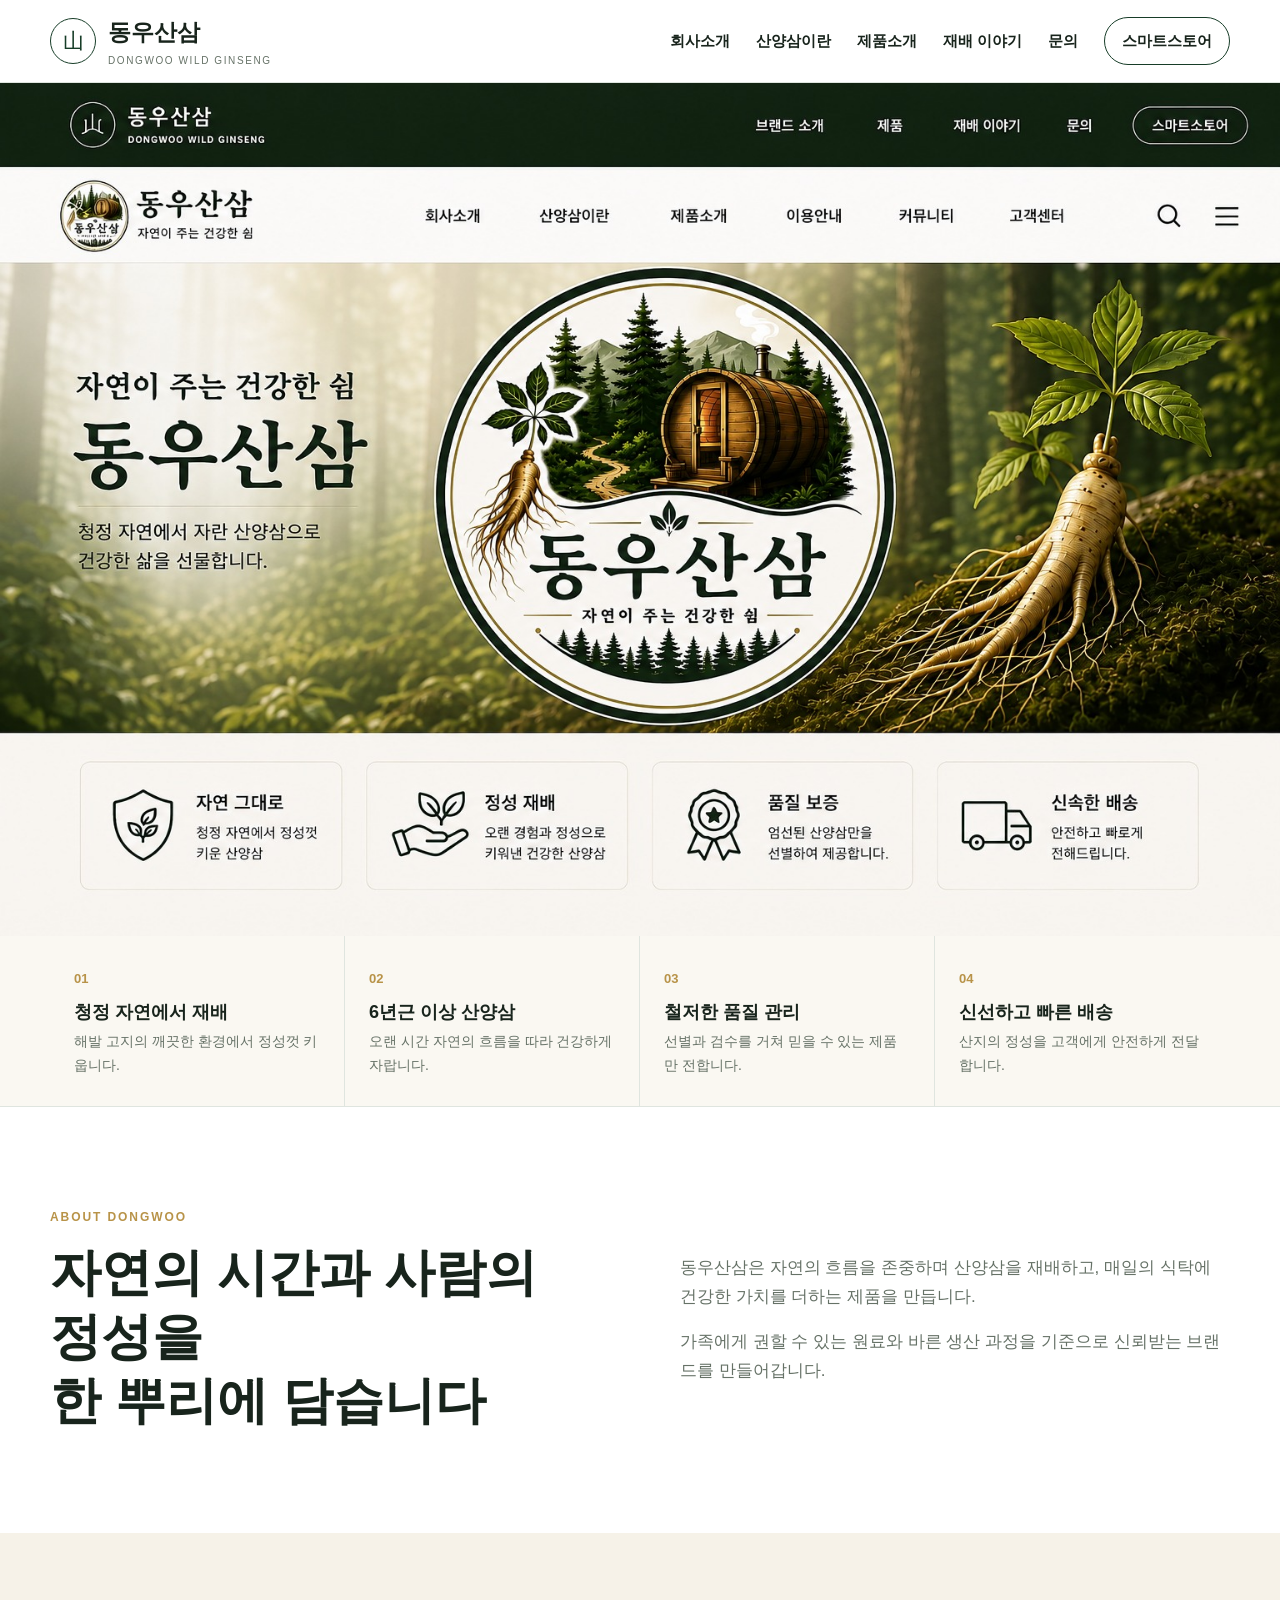
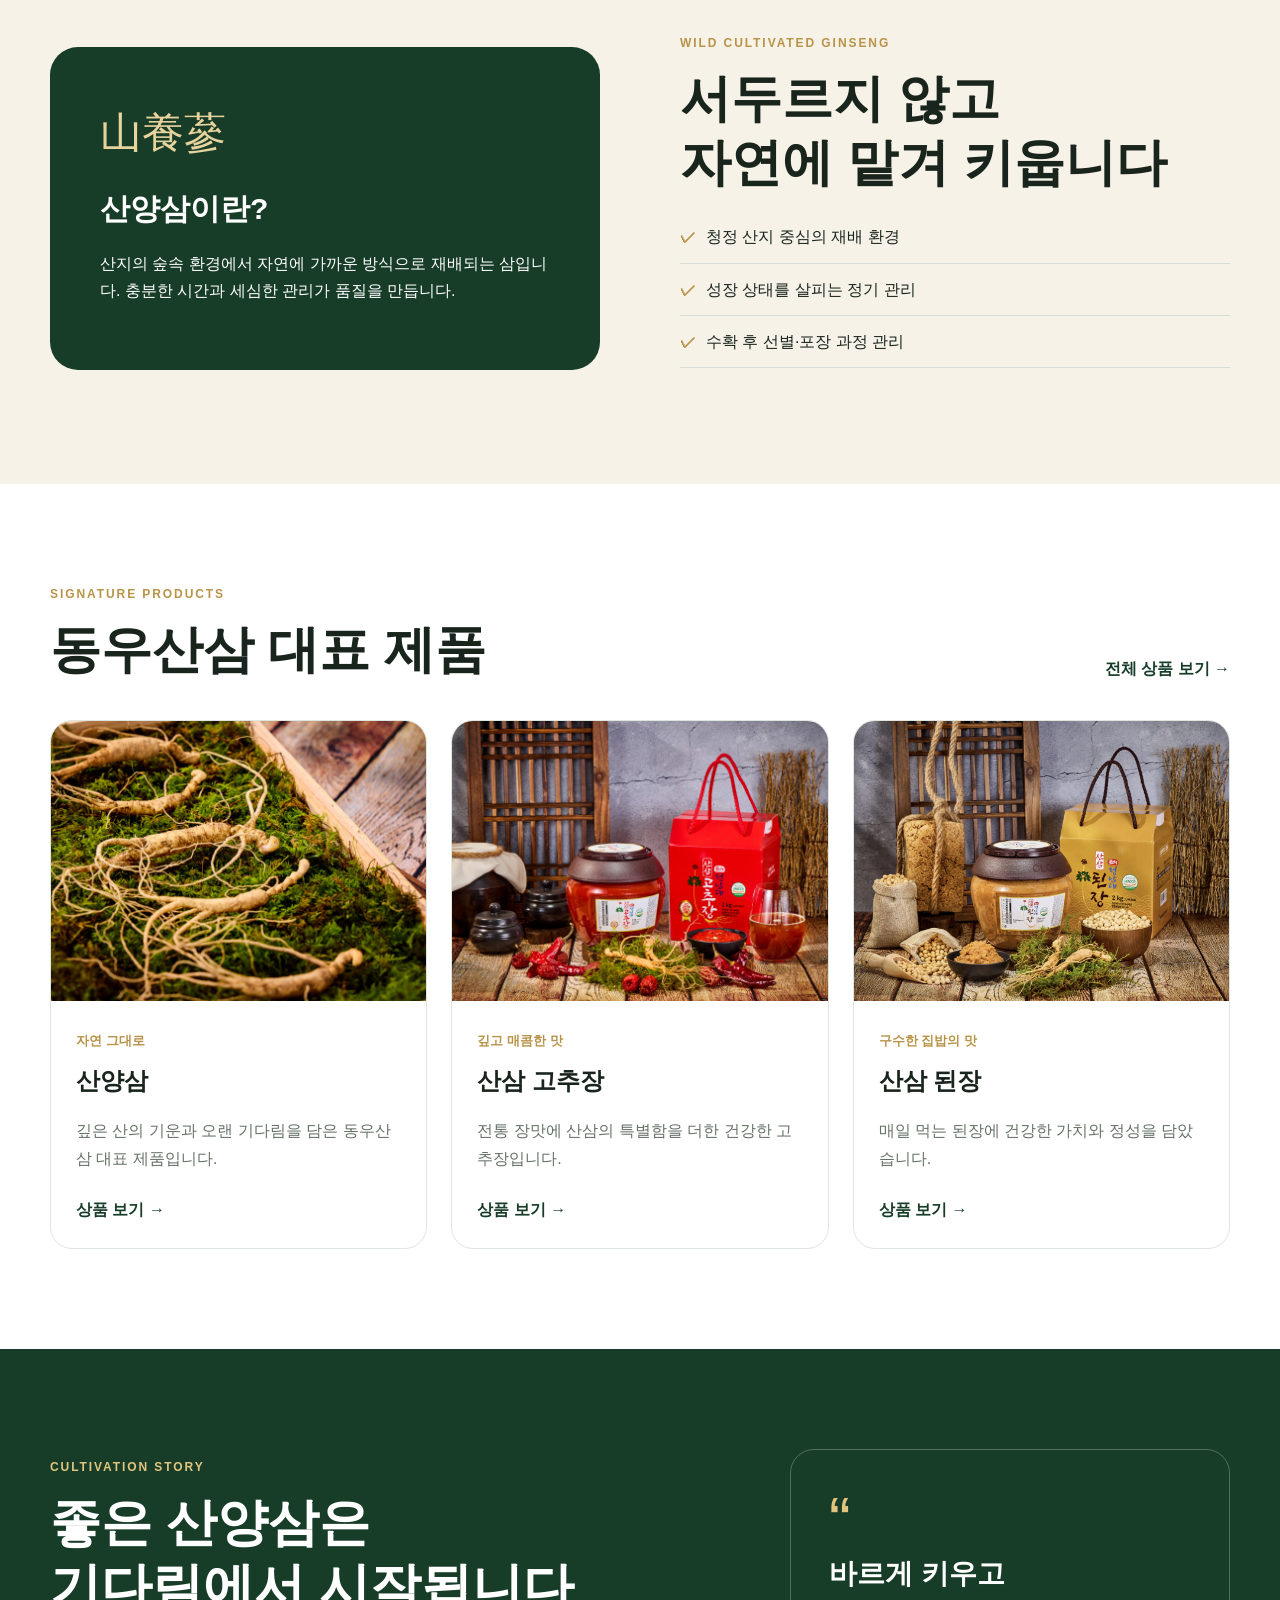
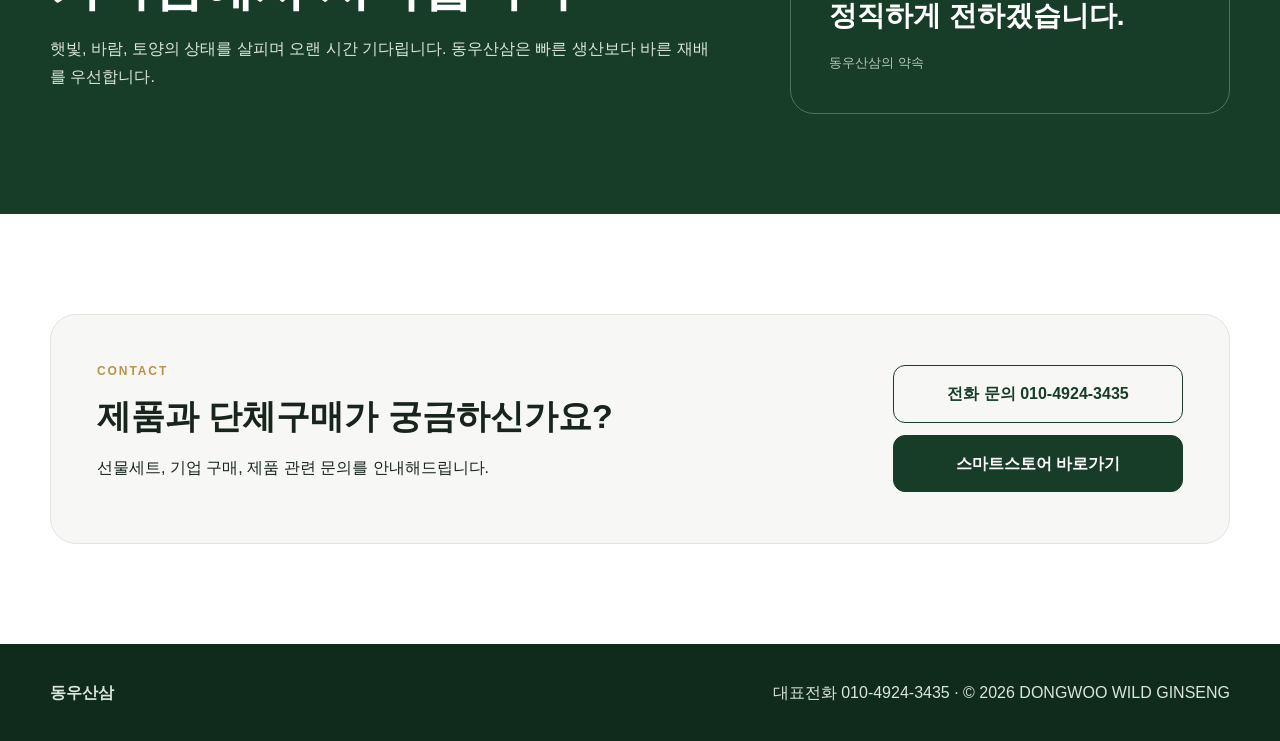
==== commit 821658e6: "Add files via upload" ====
--- a/index.html
+++ b/index.html
@@ -75,18 +75,54 @@
     <section id="products" class="section">
       <div class="wrap">
         <div class="section-head">
-          <div><p class="eyebrow">SIGNATURE PRODUCTS</p><h2>동우산삼 대표 제품</h2></div>
+          <div>
+            <p class="eyebrow">SIGNATURE PRODUCTS</p>
+            <h2>동우산삼 대표 제품</h2>
+          </div>
           <a class="text-link" href="https://smartstore.naver.com/kfood_wild_ginseng" target="_blank" rel="noopener">전체 상품 보기 →</a>
         </div>
+
         <div class="product-grid">
-          <article class="product-card"><div class="product-art">山養蔘</div><div><small>자연 그대로</small><h3>산양삼</h3><p>깊은 산의 기운과 오랜 기다림을 담은 대표 제품입니다.</p></div></article>
-          <article class="product-card"><div class="product-art jar">산삼<br>고추장</div><div><small>깊고 매콤한 맛</small><h3>산삼 고추장</h3><p>전통 장맛에 산삼의 특별함을 더했습니다.</p></div></article>
-          <article class="product-card"><div class="product-art jar">산삼<br>된장</div><div><small>구수한 집밥의 맛</small><h3>산삼 된장</h3><p>매일 먹는 된장에 건강한 가치를 담았습니다.</p></div></article>
+          <article class="product-card">
+            <a class="product-image-link" href="https://smartstore.naver.com/kfood_wild_ginseng" target="_blank" rel="noopener" aria-label="산양삼 상품 보기">
+              <img class="product-photo" src="assets/images/products/wild-ginseng.jpg" alt="동우산삼 산양삼 제품 이미지">
+            </a>
+            <div class="product-content">
+              <small>자연 그대로</small>
+              <h3>산양삼</h3>
+              <p>깊은 산의 기운과 오랜 기다림을 담은 동우산삼 대표 제품입니다.</p>
+              <a class="product-link" href="https://smartstore.naver.com/kfood_wild_ginseng" target="_blank" rel="noopener">상품 보기 →</a>
+            </div>
+          </article>
+
+          <article class="product-card">
+            <a class="product-image-link" href="https://smartstore.naver.com/kfood_wild_ginseng" target="_blank" rel="noopener" aria-label="산삼 고추장 상품 보기">
+              <img class="product-photo" src="assets/images/products/gochujang.jpg" alt="동우산삼 산삼 고추장 제품 이미지">
+            </a>
+            <div class="product-content">
+              <small>깊고 매콤한 맛</small>
+              <h3>산삼 고추장</h3>
+              <p>전통 장맛에 산삼의 특별함을 더한 건강한 고추장입니다.</p>
+              <a class="product-link" href="https://smartstore.naver.com/kfood_wild_ginseng" target="_blank" rel="noopener">상품 보기 →</a>
+            </div>
+          </article>
+
+          <article class="product-card">
+            <a class="product-image-link" href="https://smartstore.naver.com/kfood_wild_ginseng" target="_blank" rel="noopener" aria-label="산삼 된장 상품 보기">
+              <img class="product-photo" src="assets/images/products/doenjang.png" alt="동우산삼 산삼 된장 제품 이미지">
+            </a>
+            <div class="product-content">
+              <small>구수한 집밥의 맛</small>
+              <h3>산삼 된장</h3>
+              <p>매일 먹는 된장에 건강한 가치와 정성을 담았습니다.</p>
+              <a class="product-link" href="https://smartstore.naver.com/kfood_wild_ginseng" target="_blank" rel="noopener">상품 보기 →</a>
+            </div>
+          </article>
         </div>
       </div>
     </section>
 
-    <section id="story" class="section story">
+<section id="story" class="section story">
       <div class="wrap story-inner">
         <div>
           <p class="eyebrow light">CULTIVATION STORY</p>
--- a/assets/css/style.css
+++ b/assets/css/style.css
@@ -3,7 +3,17 @@
 .site-header{position:sticky;top:0;z-index:30;background:rgba(255,255,255,.96);border-bottom:1px solid var(--line);backdrop-filter:blur(10px)}.header-inner{min-height:82px;display:flex;align-items:center;gap:30px}.brand{display:flex;align-items:center;gap:12px;color:var(--ink);text-decoration:none}.brand-mark{width:46px;height:46px;border:1px solid var(--green);border-radius:50%;display:grid;place-items:center;color:var(--green);font-size:21px}.brand strong{display:block;font-size:23px}.brand small{display:block;font-size:10px;letter-spacing:.16em;color:var(--muted)}.main-nav{margin-left:auto;display:flex;align-items:center;gap:26px}.main-nav a{color:var(--ink);text-decoration:none;font-weight:700;font-size:15px}.main-nav a:hover{color:var(--green2)}.store-link{border:1px solid var(--green);border-radius:999px;padding:10px 17px}.menu-toggle{display:none;margin-left:auto;border:0;background:none;font-size:24px}
 .hero img{display:block;width:100%;height:auto}.value-strip{background:#faf8f2;border-bottom:1px solid var(--line)}.values{display:grid;grid-template-columns:repeat(4,1fr)}.values article{padding:28px 24px;border-right:1px solid var(--line)}.values article:last-child{border-right:0}.values b{color:var(--gold);font-size:13px}.values h3{margin:5px 0 3px;font-size:18px}.values p{margin:0;color:var(--muted);font-size:14px}
 .section{padding:100px 0}.soft{background:var(--cream)}.split{display:grid;grid-template-columns:1fr 1fr;gap:80px;align-items:center}.eyebrow{margin:0 0 14px;color:var(--gold);font-weight:800;letter-spacing:.16em;font-size:12px}.eyebrow.light{color:#e1c57f}.section h2{font-size:clamp(34px,4vw,54px);line-height:1.25;margin:0}.copy p{color:var(--muted);font-size:17px}.info-card{background:var(--green);color:#fff;border-radius:28px;padding:50px}.info-card span{color:#e8d39d;font-size:42px}.info-card h3{font-size:30px;margin:15px 0 8px}.check-list{padding:0;list-style:none}.check-list li{padding:12px 0;border-bottom:1px solid #d6ded7}.check-list li:before{content:"✓";color:var(--gold);font-weight:900;margin-right:10px}
-.section-head{display:flex;align-items:end;justify-content:space-between;gap:30px;margin-bottom:38px}.text-link{color:var(--green);font-weight:800;text-decoration:none}.product-grid{display:grid;grid-template-columns:repeat(3,1fr);gap:24px}.product-card{border:1px solid var(--line);border-radius:22px;overflow:hidden;background:#fff}.product-card>div:last-child{padding:25px}.product-card small{color:var(--gold);font-weight:800}.product-card h3{font-size:24px;margin:7px 0}.product-card p{color:var(--muted)}.product-art{height:250px;background:linear-gradient(140deg,#203f2d,#44674f);color:#f4e6bd;display:grid;place-items:center;font-family:serif;font-size:38px}.product-art.jar{background:linear-gradient(140deg,#6e2e1f,#32130e);text-align:center}
+.section-head{display:flex;align-items:end;justify-content:space-between;gap:30px;margin-bottom:38px}.text-link{color:var(--green);font-weight:800;text-decoration:none}.product-grid{display:grid;grid-template-columns:repeat(3,1fr);gap:24px}.product-card{border:1px solid var(--line);border-radius:22px;overflow:hidden;background:#fff;transition:transform .25s ease,box-shadow .25s ease}
+.product-card:hover{transform:translateY(-6px);box-shadow:0 18px 45px rgba(20,55,35,.12)}
+.product-image-link{display:block;overflow:hidden;background:#f4f1e9}
+.product-photo{display:block;width:100%;height:280px;object-fit:cover;transition:transform .35s ease}
+.product-card:hover .product-photo{transform:scale(1.035)}
+.product-content{padding:25px}
+.product-content small{color:var(--gold);font-weight:800}
+.product-content h3{font-size:24px;margin:7px 0}
+.product-content p{color:var(--muted)}
+.product-link{display:inline-flex;margin-top:8px;color:var(--green);font-weight:800;text-decoration:none}
+.product-link:hover{text-decoration:underline}
 .story{background:var(--green);color:#fff}.story-inner{display:grid;grid-template-columns:1.2fr .8fr;gap:80px;align-items:center}.story p{color:#dbe6dd}.promise{border:1px solid rgba(255,255,255,.25);border-radius:24px;padding:38px}.promise span{font-size:65px;color:#e1c57f;line-height:1}.promise strong{display:block;font-size:28px;line-height:1.5}.promise small{display:block;margin-top:15px;color:#b9c8bd}
 .contact-box{display:flex;justify-content:space-between;align-items:center;gap:40px;background:#f7f8f5;border:1px solid var(--line);border-radius:26px;padding:46px}.contact-box h2{font-size:34px}.contact-actions{display:flex;flex-direction:column;gap:12px;min-width:290px}.contact-actions a{display:block;text-align:center;padding:14px 18px;border:1px solid var(--green);border-radius:12px;color:var(--green);text-decoration:none;font-weight:800}.contact-actions .primary{background:var(--green);color:#fff}
 footer{background:#102b1c;color:#dbe5dd;padding:35px 0}.footer-inner{display:flex;justify-content:space-between;gap:20px}.footer-inner p{margin:0}
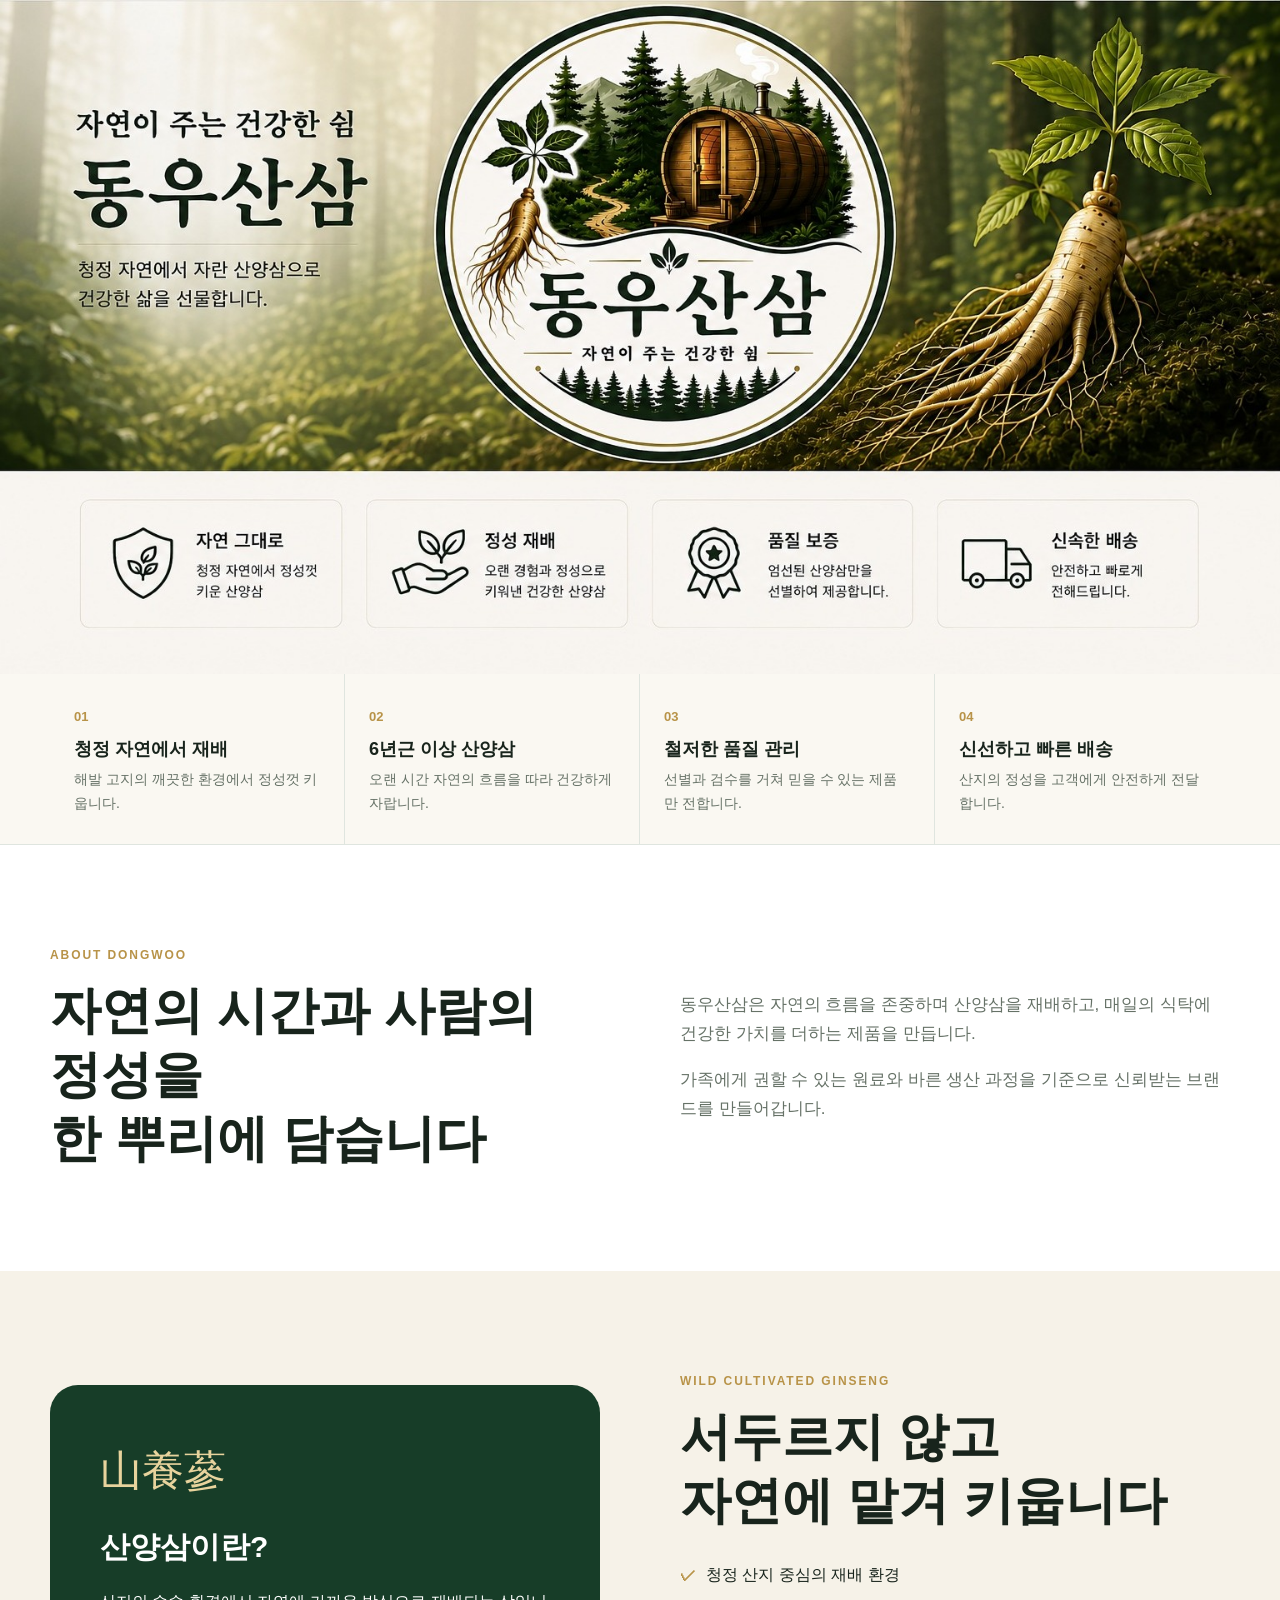
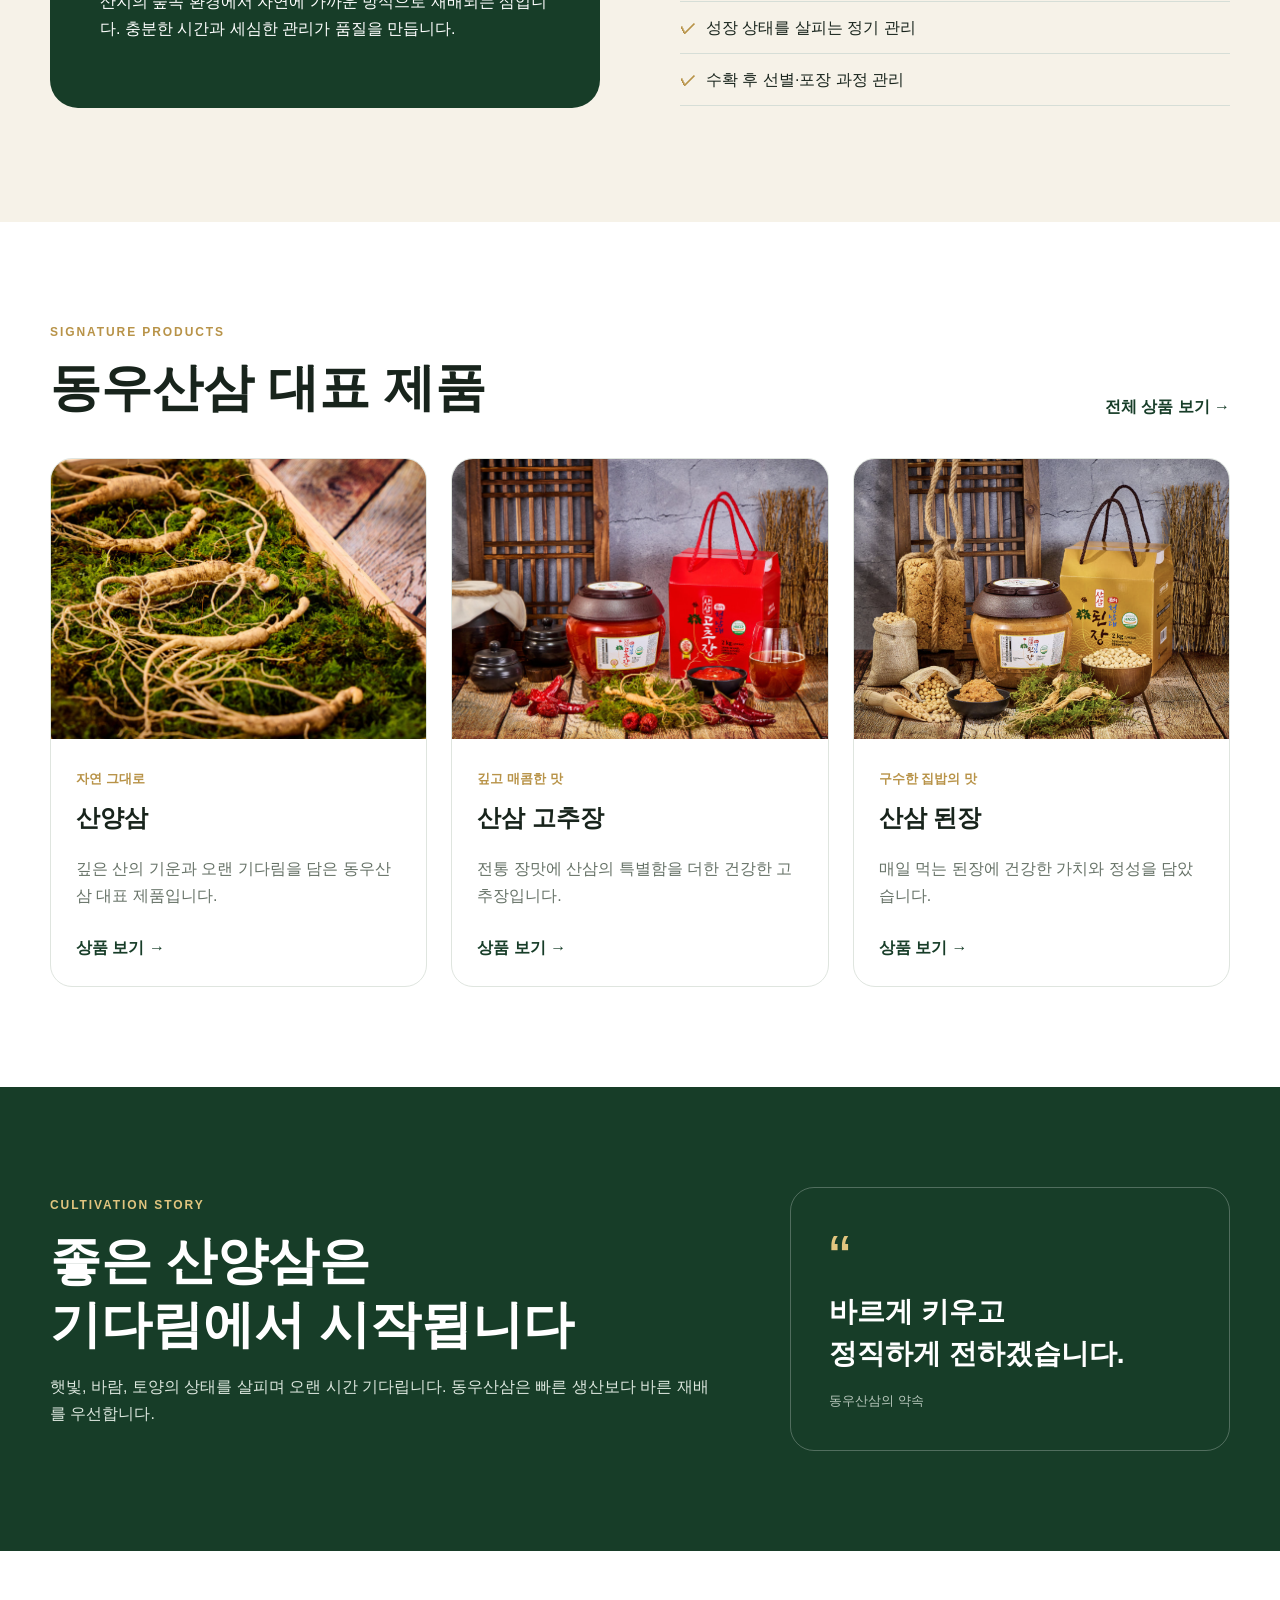
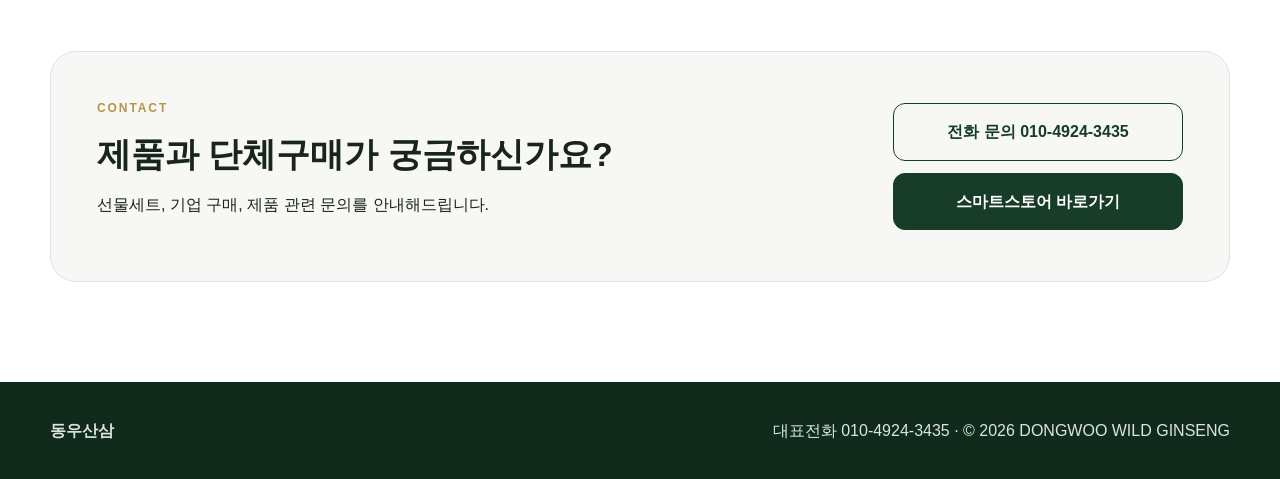
==== commit 393a0214: "Add files via upload" ====
--- a/index.html
+++ b/index.html
@@ -8,25 +8,7 @@
   <link rel="stylesheet" href="assets/css/style.css">
 </head>
 <body>
-  <header class="site-header">
-    <div class="wrap header-inner">
-      <a class="brand" href="#top" aria-label="동우산삼 홈">
-        <span class="brand-mark">山</span>
-        <span><strong>동우산삼</strong><small>DONGWOO WILD GINSENG</small></span>
-      </a>
-      <button class="menu-toggle" aria-expanded="false" aria-controls="main-nav">☰</button>
-      <nav id="main-nav" class="main-nav" aria-label="주요 메뉴">
-        <a href="#company">회사소개</a>
-        <a href="#ginseng">산양삼이란</a>
-        <a href="#products">제품소개</a>
-        <a href="#story">재배 이야기</a>
-        <a href="#contact">문의</a>
-        <a class="store-link" href="https://smartstore.naver.com/kfood_wild_ginseng" target="_blank" rel="noopener">스마트스토어</a>
-      </nav>
-    </div>
-  </header>
-
-  <main id="top">
+<main id="top" class="main-no-header">
     <section class="hero" aria-label="동우산삼 대표 이미지">
       <img src="assets/images/hero.jpg" alt="동우산삼 브랜드 대표 이미지">
     </section>
--- a/assets/css/style.css
+++ b/assets/css/style.css
@@ -18,4 +18,5 @@
 .contact-box{display:flex;justify-content:space-between;align-items:center;gap:40px;background:#f7f8f5;border:1px solid var(--line);border-radius:26px;padding:46px}.contact-box h2{font-size:34px}.contact-actions{display:flex;flex-direction:column;gap:12px;min-width:290px}.contact-actions a{display:block;text-align:center;padding:14px 18px;border:1px solid var(--green);border-radius:12px;color:var(--green);text-decoration:none;font-weight:800}.contact-actions .primary{background:var(--green);color:#fff}
 footer{background:#102b1c;color:#dbe5dd;padding:35px 0}.footer-inner{display:flex;justify-content:space-between;gap:20px}.footer-inner p{margin:0}
 @media(max-width:900px){.menu-toggle{display:block}.main-nav{display:none;width:100%;flex-direction:column;align-items:stretch;padding:10px 0 18px}.main-nav.open{display:flex}.header-inner{flex-wrap:wrap}.main-nav a{text-align:center}.values{grid-template-columns:repeat(2,1fr)}.split,.story-inner{grid-template-columns:1fr;gap:40px}.product-grid{grid-template-columns:1fr}.section-head,.contact-box,.footer-inner{align-items:flex-start;flex-direction:column}.contact-actions{width:100%;min-width:0}}
-@media(max-width:560px){.wrap{width:min(100% - 24px,1180px)}.section{padding:70px 0}.values{grid-template-columns:1fr}.values article{border-right:0;border-bottom:1px solid var(--line)}.brand small{display:none}.brand strong{font-size:19px}.contact-box{padding:28px}}+@media(max-width:560px){.wrap{width:min(100% - 24px,1180px)}.section{padding:70px 0}.values{grid-template-columns:1fr}.values article{border-right:0;border-bottom:1px solid var(--line)}.brand small{display:none}.brand strong{font-size:19px}.contact-box{padding:28px}}
+.main-no-header{display:block}.hero{margin-top:0}
